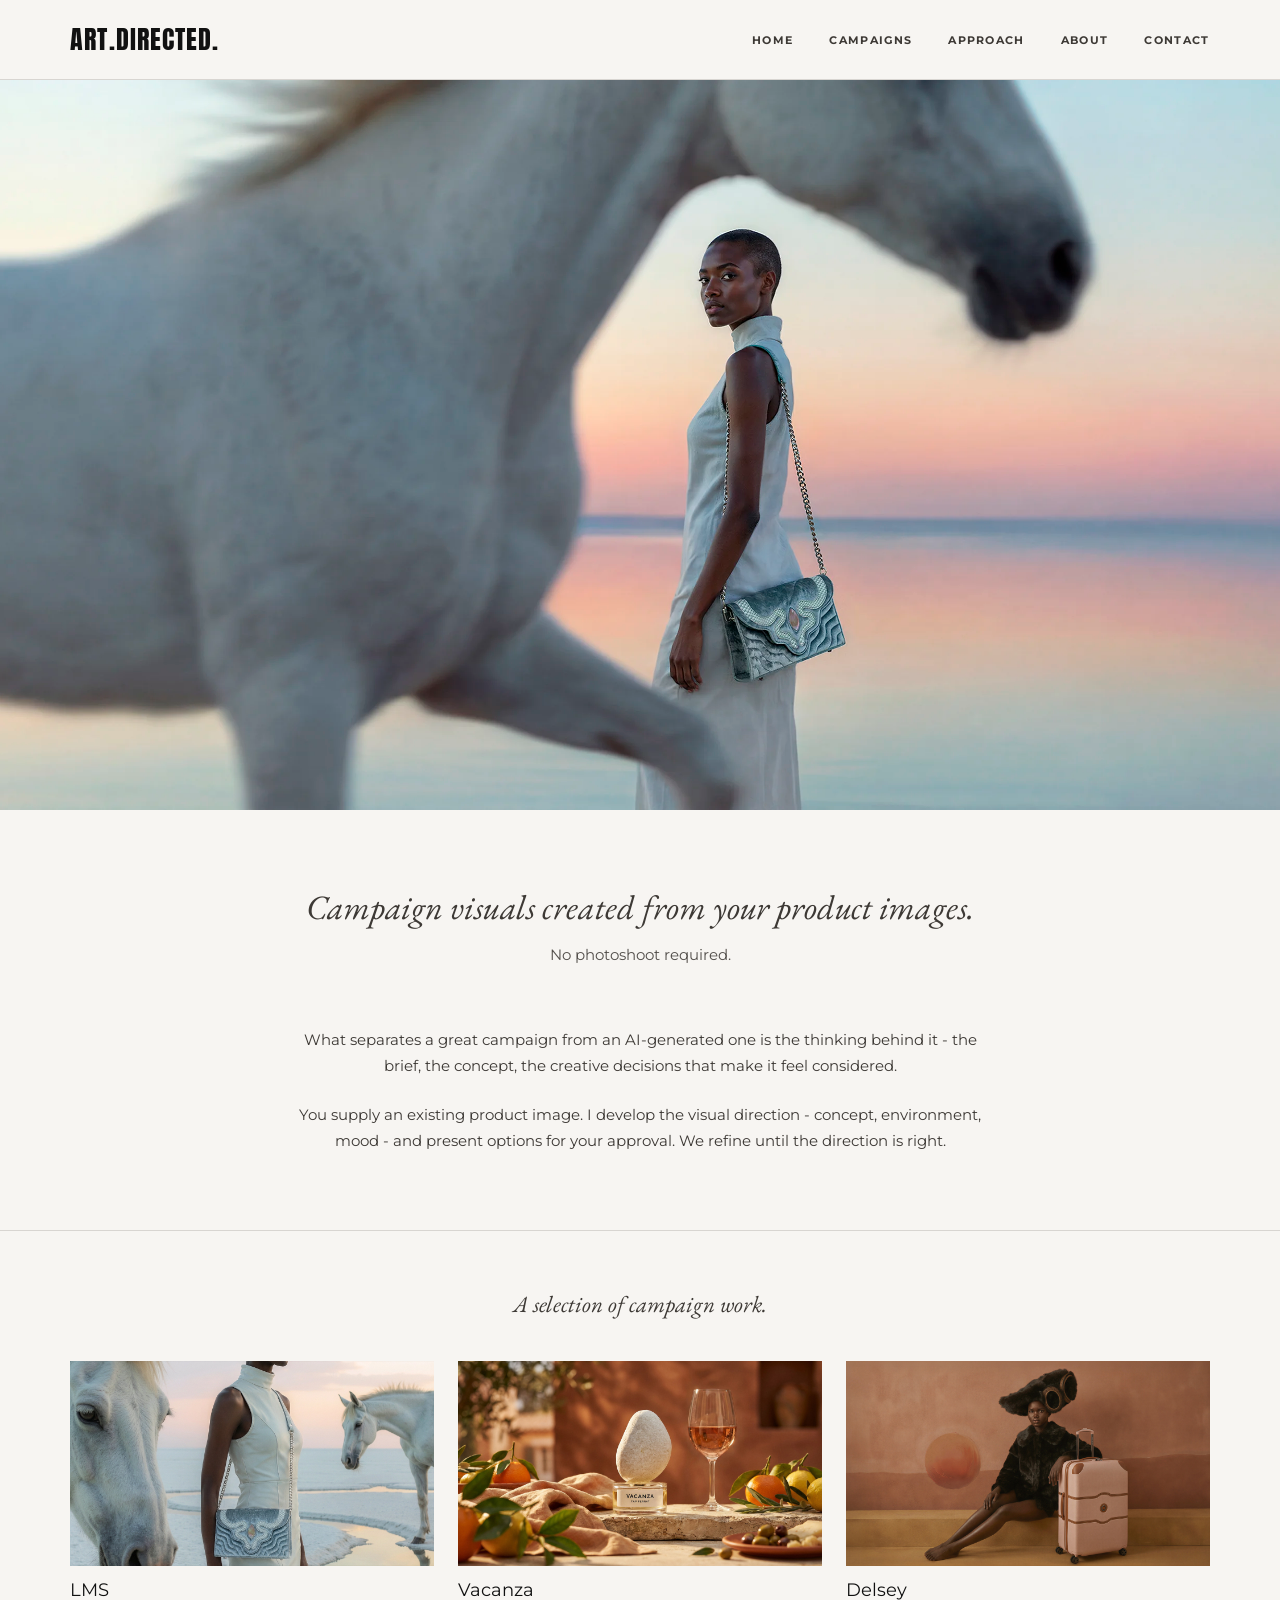
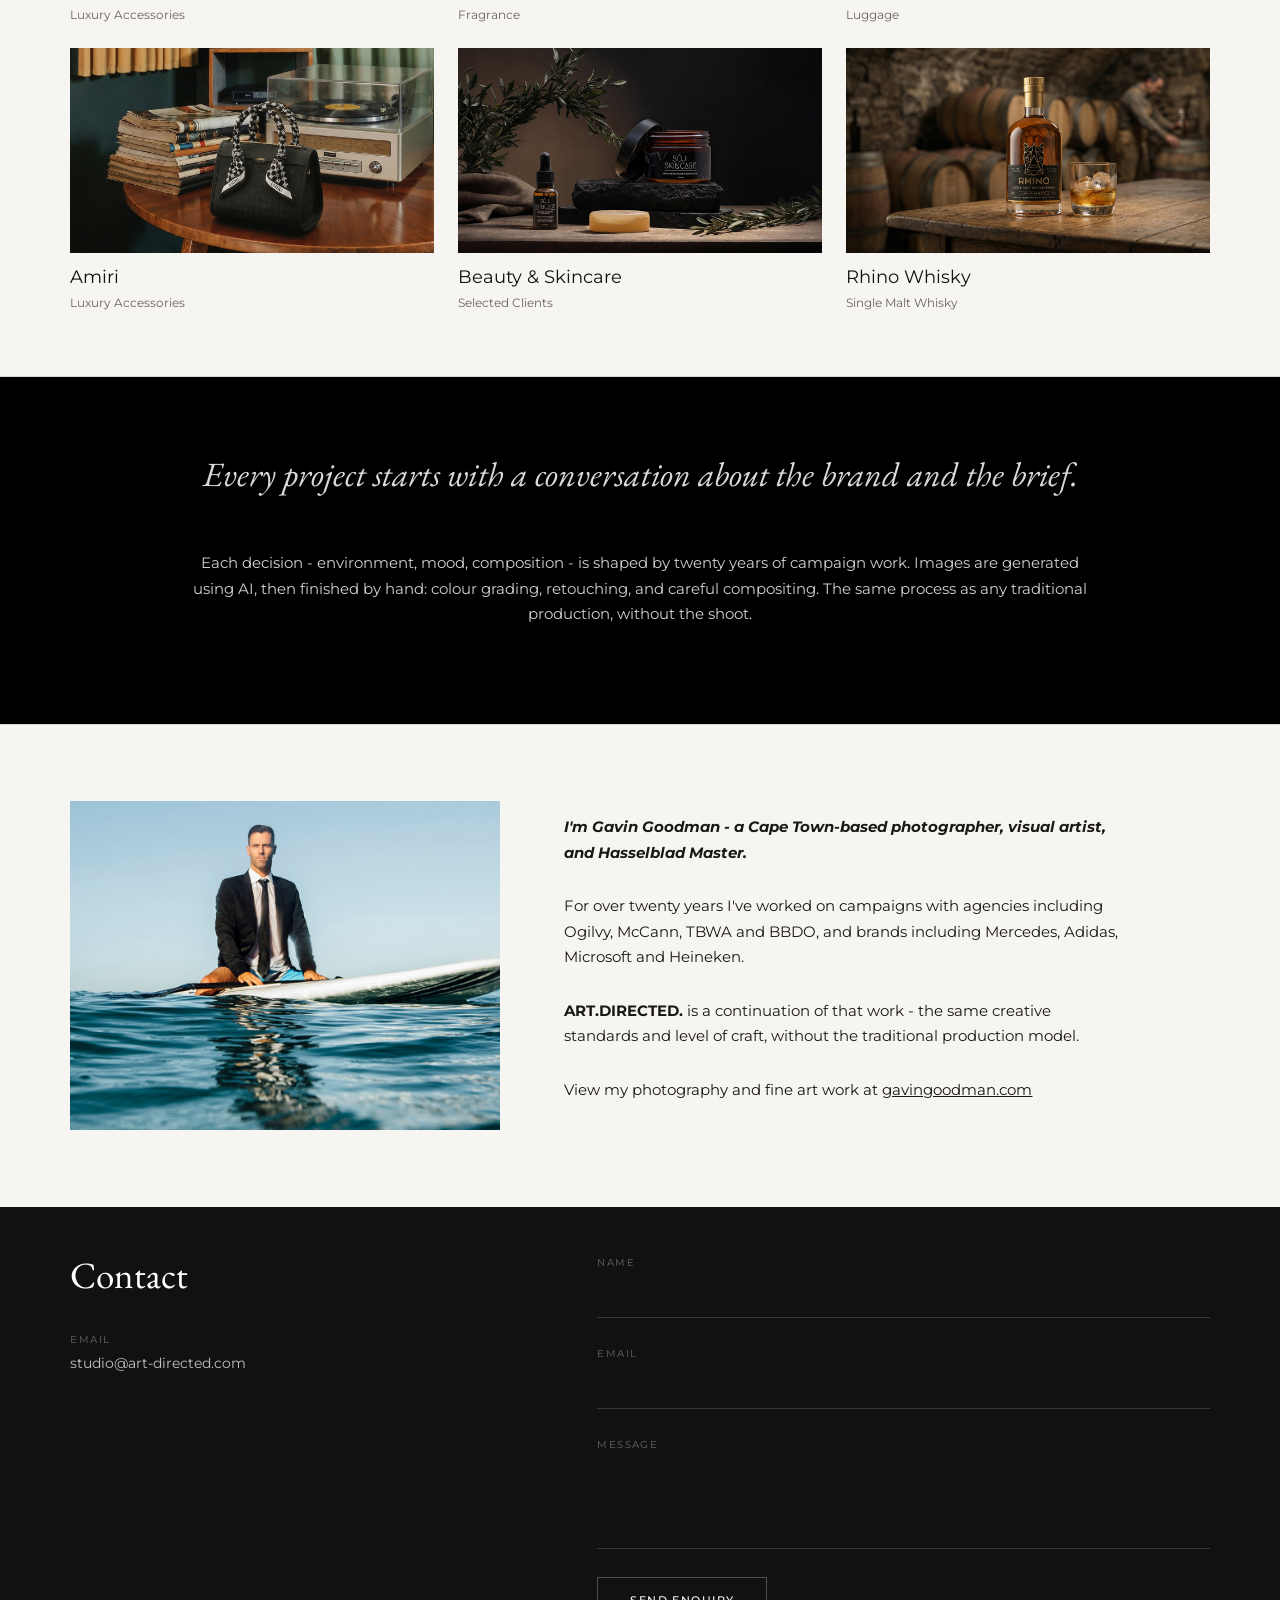
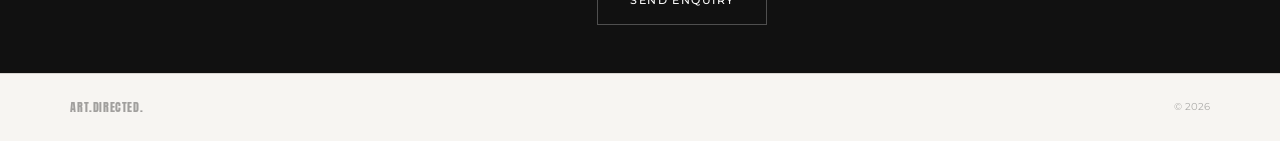
==== index.html @ 81803762 "Final copy and schema fixes, approach line-height consistency" ====
<!DOCTYPE html>
<html lang="en">
<head>
  <meta charset="UTF-8" />
  <meta name="viewport" content="width=device-width, initial-scale=1.0, maximum-scale=1.0, user-scalable=no" />
  <title>ART.DIRECTED.</title>
  <meta name="description" content="ART.DIRECTED. creates campaign imagery using AI. Crafted by humans, executed with AI—no traditional photoshoot. Trusted by Mercedes, Adidas, Microsoft." />
  <link rel="canonical" href="https://art-directed.com/" />
  <link rel="icon" type="image/png" sizes="32x32" href="favicon-32.png" />
  <link rel="apple-touch-icon" sizes="180x180" href="apple-touch-icon.png" />
  <link rel="preconnect" href="https://fonts.googleapis.com" />
  <link rel="preconnect" href="https://fonts.gstatic.com" crossorigin />
  <link href="https://fonts.googleapis.com/css2?family=Anton&family=DM+Sans:ital,opsz,wght@0,9..40,300;0,9..40,400;0,9..40,500;1,9..40,400&family=EB+Garamond:ital,wght@0,400;1,400&family=Montserrat:wght@300;400;500&display=swap" rel="stylesheet" />
  <style>

    *, *::before, *::after { box-sizing: border-box; margin: 0; padding: 0; }
    img { display: block; max-width: 100%; height: auto; }
    a { color: inherit; text-decoration: none; }
    html { scroll-behavior: smooth; }
    button { background: none; border: none; padding: 0; cursor: pointer; font: inherit; }

    :root {
      --off-white:  #F7F5F2;
      --charcoal:   #111111;
      --warm-grey:  #9A9893;
      --rule:       #D8D5D1;
      --font-logo:  'Anton', sans-serif;
      --font-serif: 'EB Garamond', Georgia, serif;
      --font-sans:  'Montserrat', sans-serif;
      --nav-h:      80px;
      --pad:        clamp(28px, 5.5vw, 88px);
    }

    body {
      background: var(--off-white);
      color: var(--charcoal);
      font-family: var(--font-sans);
      font-size: 14px;
      line-height: 1.6;
      -webkit-font-smoothing: antialiased;
    }
    body.no-scroll { overflow: hidden; }

    /* ══════════════════════════════════════════
       NAV
    ══════════════════════════════════════════ */
    .nav {
      position: fixed;
      top: 0; left: 0; right: 0;
      z-index: 300;
      height: var(--nav-h);
      display: flex;
      align-items: center;
      justify-content: space-between;
      padding: 0 var(--pad);
      background: var(--off-white);
      border-bottom: 1px solid var(--rule);
    }
    .nav__logo {
      font-family: var(--font-logo);
      font-size: 26px;
      letter-spacing: 0.04em;
      color: var(--charcoal);
      transition: opacity 200ms ease;
    }
    .nav__logo:hover { opacity: 0.4; }
    .nav__links {
      display: flex;
      align-items: center;
      gap: 36px;
      list-style: none;
    }
    .nav__link {
      font-family: var(--font-sans);
      font-size: 11px;
      font-weight: 700;
      text-transform: uppercase;
      letter-spacing: 0.12em;
      color: #3D3935;
      transition: opacity 200ms ease;
    }
    .nav__link:hover { opacity: 0.38; }

    /* ══════════════════════════════════════════
       HERO
    ══════════════════════════════════════════ */
    .hero {
      margin-top: var(--nav-h);
      height: calc(90svh - var(--nav-h));
      min-height: 480px;
      overflow: hidden;
      background: #1a1816;
    }
    .hero__img {
      width: 100%;
      height: 100%;
      object-fit: cover;
      object-position: center 40%;
      display: block;
    }

    /* ══════════════════════════════════════════
       INTRO
    ══════════════════════════════════════════ */
    .intro {
      padding: clamp(44px, 6vw, 80px) var(--pad) clamp(44px, 6vw, 80px);
      text-align: center;
    }
    .intro__inner {
      max-width: 900px;
      margin: 0 auto;
    }
    .intro__tagline {
      font-family: var(--font-serif);
      font-style: italic;
      font-weight: 400;
      font-size: clamp(24px, 2.8vw, 34px);
      color: #3D3935;
      line-height: 1.2;
      margin-bottom: 12px;
    }
    .line-clip {
      display: block;
      padding-bottom: 0.12em;
    }
    .line-clip + .line-clip { margin-top: -0.04em; }
    .tl { display: block; }

    /* Sub line */
    .sub-clip { display: block; padding-bottom: 0.1em; }
    .intro__sub {
      font-family: var(--font-sans);
      font-size: clamp(14px, 1.5vw, 15px);
      font-weight: 400;
        color: #3D3935;
      line-height: 1.4;
    }
    .intro__body {
      max-width: 700px;
      margin: clamp(40px, 5vw, 60px) auto 0;
    }
    .intro__body p {
      font-family: var(--font-sans);
      font-size: clamp(14px, 1.5vw, 15px);
      font-weight: 400;
      line-height: 1.7;
      color: #3D3935;
    }
    .intro__body p + p { margin-top: 24px; }

    /* Blur word fade-in */
    .blur-word {
      display: inline-block;
      opacity: 0;
      transform: translateY(16px);
      transition: opacity 1.2s cubic-bezier(0.25, 0.46, 0.45, 0.94),
                  transform 1.0s cubic-bezier(0.25, 0.46, 0.45, 0.94);
    }
    .blur-word.is-visible {
      opacity: 1;
      transform: translateY(0);
    }
    /* Sub line words slightly dimmer */
    .intro__sub .blur-word.is-visible { opacity: 0.88; }

    /* ══════════════════════════════════════════
       WORK
    ══════════════════════════════════════════ */
    #work {
      padding: clamp(24px, 3vw, 40px) var(--pad) clamp(40px, 5vw, 72px);
      border-top: 1px solid var(--rule);
    }
    .work-header {
      display: flex;
      align-items: baseline;
      justify-content: center;
      padding-top: 22px;
      margin-bottom: clamp(28px, 3.5vw, 44px);
    }
    .section-heading {
      font-family: var(--font-serif);
      font-style: italic;
      font-weight: 400;
      font-size: clamp(18px, 2.2vw, 23px);
      color: #3D3935;
      line-height: 1.1;
      text-align: center;
    }
    .work-grid {
      display: grid;
      grid-template-columns: repeat(3, 1fr);
      gap: 24px;
    }
    @media (max-width: 900px) {
      .work-grid { grid-template-columns: repeat(2, 1fr); gap: 28px; }
    }
    @media (max-width: 560px) {
      .work-grid { grid-template-columns: 1fr; gap: 24px; }
    }
    .work-tile { cursor: pointer; }
    .work-tile__thumb {
      overflow: hidden;
      position: relative;
      background: #d4d0ca;
      margin-bottom: 14px;
      aspect-ratio: 16 / 9;
    }
    .work-tile__img {
      width: 100%; height: 100%;
      object-fit: cover;
      object-position: center;
      display: block;
      transition: transform 700ms ease;
    }
    .work-tile:hover .work-tile__img { transform: scale(1.03); }
    .work-tile__fill {
      aspect-ratio: 3 / 4;
      background: linear-gradient(135deg, #d4d0ca 0%, #c0bcb6 100%);
      display: flex; align-items: center; justify-content: center;
      transition: transform 700ms ease;
    }
    .work-tile:hover .work-tile__fill { transform: scale(1.03); }
    .work-tile__name {
      font-family: var(--font-sans); font-weight: 400;
      font-size: 18px; color: var(--charcoal);
      line-height: 1.2; margin-bottom: 4px;
    }
    .work-tile__cat {
      font-family: var(--font-sans); font-size: 12px;
      font-weight: 400; color: #4B4742;
      opacity: 0.82;
    }

    /* ══════════════════════════════════════════
       HYBRID PRODUCTION
    ══════════════════════════════════════════ */
    .hybrid {
      background: var(--charcoal);
      padding: clamp(64px, 8vw, 112px) var(--pad);
    }
    .hybrid__inner {
      display: grid;
      grid-template-columns: 1fr 1.4fr;
      gap: clamp(40px, 5.5vw, 80px);
      align-items: center;
    }
    .hybrid__images {
      display: grid;
      grid-template-columns: 1fr 1fr;
      gap: 10px;
    }
    .hybrid__img {
      aspect-ratio: 3 / 4;
      overflow: hidden;
      background: #222;
    }
    .hybrid__img img {
      width: 100%; height: 100%;
      object-fit: cover; object-position: center top;
      display: block;
    }
    .hybrid__heading {
      font-family: var(--font-sans); font-weight: 400;
      font-size: clamp(22px, 2.8vw, 29px); color: #fff;
      line-height: 1.1; margin-bottom: 20px;
    }
    .hybrid__standfirst {
      font-family: var(--font-serif); font-style: italic;
      font-size: clamp(16px, 1.8vw, 18px);
      color: rgba(255,255,255,0.6); line-height: 1.45;
      margin-bottom: 20px;
    }
    .hybrid__body {
      font-family: var(--font-sans); font-size: 15px;
      font-weight: 400; color: rgba(255,255,255,0.85);
      line-height: 1.8;
      margin-bottom: 28px;
    }
    .hybrid__body p + p { margin-top: 12px; }
    .hybrid__cta {
      display: inline-flex; align-items: center; gap: 8px;
      font-family: var(--font-sans); font-size: 11px;
      font-weight: 500; text-transform: uppercase;
      letter-spacing: 0.13em; color: rgba(255,255,255,0.55);
      border-bottom: 1px solid rgba(255,255,255,0.2);
      padding-bottom: 4px; cursor: pointer;
      transition: color 250ms ease, border-color 250ms ease;
    }
    .hybrid__cta:hover { color: #fff; border-color: rgba(255,255,255,0.55); }

    /* ══════════════════════════════════════════
       EDITORIAL (Approach, About)
    ══════════════════════════════════════════ */
    .editorial {
      padding: clamp(52px, 6.5vw, 88px) var(--pad);
      border-top: 1px solid var(--rule);
    }
    .editorial__inner {
      display: grid;
      grid-template-columns: 200px 1fr;
      gap: clamp(40px, 5vw, 80px);
      align-items: start;
    }
    .about__inner {
      display: grid;
      grid-template-columns: 2fr 3fr;
      gap: clamp(40px, 5vw, 80px);
      align-items: stretch;
    }
    .about__image {
      overflow: hidden;
      align-self: stretch;
      position: relative;
      min-height: 300px;
    }
    .about__image img {
      position: absolute;
      top: 0; left: 0;
      width: 100%;
      height: 100%;
      object-fit: cover;
      object-position: center top;
      display: block;
    }
    .about__text { padding-top: clamp(4px, 1vw, 16px); }
    .editorial__label {
      font-family: var(--font-sans); font-size: 10px;
      font-weight: 500; text-transform: uppercase;
      letter-spacing: 0.18em; color: var(--warm-grey);
      margin-bottom: 10px;
    }
    .editorial__copy p {
      font-family: var(--font-sans); font-size: 15px;
      font-weight: 400; line-height: 1.7; color: #1A1816;
      margin-bottom: 28px; max-width: 56ch;
    }

    /* About lead sentence */
    .about__lead {
      font-family: var(--font-serif); font-style: italic;
      font-size: clamp(24px, 2.8vw, 34px);
      color: var(--charcoal); line-height: 1.6;
      margin-bottom: 32px;
    }

    /* ── Approach animated copy ─────────────── */
    .approach-copy { display: flex; flex-direction: column; gap: 0; }
    .approach-line {
      opacity: 0; transform: translateY(20px);
      transition: opacity 650ms cubic-bezier(0.16,1,0.3,1),
                  transform 650ms cubic-bezier(0.16,1,0.3,1);
    }
    .approach-line.is-visible { opacity: 1; transform: none; }
    .approach-line--lead {
      font-family: var(--font-serif); font-style: italic;
      font-weight: 400; font-size: clamp(24px, 2.8vw, 34px);
      color: rgba(255,255,255,0.85); line-height: 1.2;
      margin-bottom: 56px;
      transition-delay: 0ms;
    }
    .approach-line--body {
      font-family: var(--font-sans);
      font-style: normal;
      font-weight: 400;
      font-size: clamp(14px, 1.5vw, 15px);
      color: rgba(255,255,255,0.82);
      line-height: 1.7;
      margin-bottom: 20px;
    }
    .approach-line--close {
      font-family: var(--font-sans); font-size: 14px;
      font-weight: 500; color: var(--charcoal);
      line-height: 1.6; margin-top: 4px;
      transition-delay: 420ms;
    }

    /* ══════════════════════════════════════════
       CONTACT
    ══════════════════════════════════════════ */
    .contact {
      background: var(--charcoal);
      padding: clamp(32px, 4vw, 48px) var(--pad);
    }
    .contact__inner {
      display: grid;
      grid-template-columns: 1fr 1.4fr;
      gap: clamp(56px, 7vw, 112px);
      align-items: start;
    }
    .contact__heading {
      font-family: var(--font-serif); font-weight: 400;
      font-size: clamp(28px, 3.5vw, 37px); color: #fff;
      line-height: 1.1; margin-bottom: 36px;
    }
    .contact__info-row { margin-bottom: 16px; }
    .contact__info-label {
      font-family: var(--font-sans); font-size: 10px;
      font-weight: 500; text-transform: uppercase;
      letter-spacing: 0.14em; color: rgba(255,255,255,0.28);
      margin-bottom: 4px;
    }
    .contact__info-value {
      font-family: var(--font-sans); font-size: 14px;
      font-weight: 400; color: rgba(255,255,255,0.74);
    }
    .contact-form { display: flex; flex-direction: column; gap: 28px; }
    .form-row { display: flex; flex-direction: column; gap: 8px; }
    .form-row label {
      font-family: var(--font-sans); font-size: 10px;
      font-weight: 500; text-transform: uppercase;
      letter-spacing: 0.14em; color: rgba(255,255,255,0.28);
    }
    .form-row input, .form-row textarea {
      background: transparent; border: none;
      border-bottom: 1px solid rgba(255,255,255,0.16);
      color: #F7F5F2; font-family: var(--font-sans);
      font-size: 14px; font-weight: 400;
      padding: 10px 0; outline: none;
      -webkit-appearance: none;
      transition: border-color 300ms ease;
    }
    .form-row input:focus, .form-row textarea:focus { border-bottom-color: rgba(255,255,255,0.5); }
    .form-row textarea { resize: none; height: 88px; padding: 10px 0; }
    .form-row input:-webkit-autofill,
    .form-row input:-webkit-autofill:hover,
    .form-row input:-webkit-autofill:focus {
      -webkit-box-shadow: 0 0 0px 1000px #111111 inset;
      -webkit-text-fill-color: #fff;
      transition: background-color 5000s ease-in-out 0s;
    }
    .btn-enquiry {
      align-self: flex-start;
      font-family: var(--font-sans); font-size: 11px;
      font-weight: 500; text-transform: uppercase;
      letter-spacing: 0.13em; color: #fff;
      border: 1px solid rgba(255,255,255,0.26);
      padding: 14px 32px; cursor: pointer;
      transition: border-color 280ms ease, background 280ms ease;
    }
    .btn-enquiry:hover {
      border-color: rgba(255,255,255,0.7);
      background: rgba(255,255,255,0.06);
    }

    /* ══════════════════════════════════════════
       FOOTER
    ══════════════════════════════════════════ */
    .footer {
      background: var(--off-white);
      border-top: 1px solid var(--rule);
      padding: 24px var(--pad);
      display: flex; align-items: center; justify-content: space-between;
    }
    .footer__brand {
      font-family: var(--font-logo); font-size: 12px;
      letter-spacing: 0.05em; color: rgba(0,0,0,0.35);
    }
    .footer__copy {
      font-family: var(--font-sans); font-size: 10px;
      color: rgba(0,0,0,0.3);
    }

    /* ══════════════════════════════════════════
       SCROLL REVEAL
    ══════════════════════════════════════════ */
    .reveal {
      opacity: 0; transform: translateY(24px);
      transition: opacity 700ms cubic-bezier(0.16,1,0.3,1),
                  transform 700ms cubic-bezier(0.16,1,0.3,1);
    }
    .reveal.is-visible { opacity: 1; transform: none; }
    .d1 { transition-delay: 60ms; }
    .d2 { transition-delay: 120ms; }
    .d3 { transition-delay: 180ms; }
    .d4 { transition-delay: 240ms; }
    .d5 { transition-delay: 300ms; }

    .about__credentials,
    .about__meta-label,
    .about__meta-list { display: none; }

    .about__partnership {
      font-family: var(--font-sans) !important;
      font-size: 11px !important;
      font-weight: 500 !important;
      text-transform: uppercase !important;
      letter-spacing: 0.10em !important;
      color: #5B5650 !important;
      margin-top: 28px !important;
      padding-top: 20px !important;
      border-top: 1px solid var(--rule) !important;
    }
    .about__partnership a {
      color: #2F2B27;
      text-decoration: none;
    }
    .about__partnership a:hover {
      color: #4A7FA5;
    }

    #contactSuccess {
      padding-top: 24px;
      display: flex; flex-direction: column;
      align-items: flex-start; justify-content: center;
      text-align: left;
    }
    #contactSuccess.is-shown {
      animation: fadeInUp 0.8s ease forwards;
    }
    .contact__success-msg {
      font-family: var(--font-serif);
      font-style: italic;
      font-weight: 400;
      font-size: clamp(28px, 3.5vw, 34px);
      color: #fff;
      line-height: 1.1;
      margin-bottom: 12px;
    }
    .contact__success-sub {
      font-family: var(--font-sans);
      font-size: 14px;
      font-weight: 300;
      color: rgba(255,255,255,0.55);
      line-height: 1.6;
    }
    @keyframes fadeInUp {
      from { opacity: 0; transform: translateY(16px); }
      to { opacity: 1; transform: translateY(0); }
    }
@media (max-width: 768px) {

  /* NAV */
  .nav__logo { font-size: 12px; padding-left: 8px; }
  .nav__links { gap: 8px; }
  .nav__link { font-size: 9px; letter-spacing: 0.04em; }
  .nav__links li:first-child { display: none; }

  /* HYBRID — hide images, copy full width */
  .hybrid__inner { grid-template-columns: 1fr; }
  .hybrid__images { display: none; }

  /* APPROACH — collapse to single column */
  .editorial__inner { grid-template-columns: 1fr; }
  .editorial__inner > div:first-child { display: none; }

  /* ABOUT — stack vertically */
  .about__inner { grid-template-columns: 1fr; align-items: start; }
  .about__image { align-self: auto; min-height: unset; height: 320px; }
  .about__image img { position: absolute; height: 100%; }
  .about__text { padding-top: 28px; }

  /* CONTACT — stack vertically */
  .contact__inner { grid-template-columns: 1fr; }

}
  </style>
  <script type="application/ld+json">
{
  "@context": "https://schema.org",
  "@graph": [
    {
      "@type": "Organization",
      "@id": "https://art-directed.com/#organization",
      "name": "ART.DIRECTED.",
      "url": "https://art-directed.com",
      "description": "Human-led art direction and campaign imagery for global brands. Conceived and directed by an award-winning creative director, executed without traditional photoshoots.",
      "foundingDate": "2024",
      "founder": {
        "@id": "https://art-directed.com/#gavin"
      }
    },
    {
      "@type": "Person",
      "@id": "https://art-directed.com/#gavin",
      "name": "Gavin Goodman",
      "jobTitle": "Creative Director",
      "description": "Hasselblad Master and award-winning creative director with 20+ years of commercial experience.",
      "url": "https://art-directed.com",
      "worksFor": {
        "@id": "https://art-directed.com/#organization"
      }
    },
    {
      "@type": "Service",
      "@id": "https://art-directed.com/#service",
      "name": "Art-Directed Campaign Imagery",
      "description": "Human-led creative direction and campaign imagery production for global brands — without traditional photoshoots. Art direction by an award-winning creative director, delivered at a fraction of traditional production cost and timeline.",
      "provider": {
        "@id": "https://art-directed.com/#organization"
      },
      "areaServed": "Worldwide",
      "audience": {
        "@type": "Audience",
        "audienceType": "Brand marketers, advertising agencies, and creative directors seeking campaign imagery"
      }
    }
  ]
}
  </script>
</head>
<body>

  <!-- NAV -->
  <nav class="nav">
    <a href="#" class="nav__logo">ART.DIRECTED.</a>
    <ul class="nav__links">
      <li><a class="nav__link" href="index.html">Home</a></li>
      <li><a class="nav__link" href="#work">Campaigns</a></li>
      <li style="display:none"><a class="nav__link" href="#hybrid">Hybrid</a></li>
      <li><a class="nav__link" href="#approach">Approach</a></li>
      <li><a class="nav__link" href="#about">About</a></li>
      <li><a class="nav__link" href="#contact">Contact</a></li>
    </ul>
  </nav>

  <!-- HERO -->
  <section class="hero">
    <img class="hero__img" src="images/hero-bg.webp" alt="ART.DIRECTED. — Campaign" width="3000" height="1444" fetchpriority="high" />
  </section>

  <!-- INTRO -->
  <section class="intro" id="introSection">
    <div class="intro__inner">
      <p class="intro__tagline">
        <span class="line-clip"><span class="tl" id="introL1">Campaign visuals created from your product images.</span></span>
      </p>
      <span class="sub-clip"><span class="intro__sub"><span class="intro__sub-inner" id="introSub">No photoshoot required.</span></span></span>

      <div class="intro__body">
        <p>What separates a great campaign from an AI-generated one is the thinking behind it - the brief, the concept, the creative decisions that make it feel considered.</p>
        <p>You supply an existing product image. I develop the visual direction - concept, environment, mood - and present options for your approval. We refine until the direction is right.</p>
      </div>
    </div>
  </section>

  <!-- WORK -->
  <section id="work">
    <div class="work-header reveal">
      <h2 class="section-heading">A selection of campaign work.</h2>
    </div>
    <div class="work-grid">
      <a class="work-tile reveal d1" href="lms.html">
        <div class="work-tile__thumb">
          <img class="work-tile__img" src="images/Thumbnails/lms-thumb-sm.jpg" alt="LMS" loading="lazy" />
        </div>
        <p class="work-tile__name">LMS</p>
        <p class="work-tile__cat">Luxury Accessories</p>
      </a>
      <a class="work-tile reveal d2" href="vacanza.html">
        <div class="work-tile__thumb">
          <img class="work-tile__img" src="images/Thumbnails/Vacanza-thumb-sm.jpg" alt="Vacanza" loading="lazy" />
        </div>
        <p class="work-tile__name">Vacanza</p>
        <p class="work-tile__cat">Fragrance</p>
      </a>
      <a class="work-tile reveal d3" href="delcy.html">
        <div class="work-tile__thumb">
          <img class="work-tile__img" src="images/Thumbnails/Delsey-thumb-sm.jpg" alt="Delsey" loading="lazy" />
        </div>
        <p class="work-tile__name">Delsey</p>
        <p class="work-tile__cat">Luggage</p>
      </a>
      <a class="work-tile reveal d3" href="amiri.html">
        <div class="work-tile__thumb">
          <img class="work-tile__img" src="images/Thumbnails/Amiri-thumb-sm.jpg" alt="Amiri" loading="lazy" />
        </div>
        <p class="work-tile__name">Amiri</p>
        <p class="work-tile__cat">Luxury Accessories</p>
      </a>
      <a class="work-tile reveal d4" href="beauty.html">
        <div class="work-tile__thumb">
          <img class="work-tile__img" src="images/Thumbnails/Aesop-thumb-sm.jpg" alt="Beauty &amp; Skincare" loading="lazy" />
        </div>
        <p class="work-tile__name">Beauty &amp; Skincare</p>
        <p class="work-tile__cat">Selected Clients</p>
      </a>
      <a class="work-tile reveal d5" href="rhino.html">
        <div class="work-tile__thumb">
          <img class="work-tile__img" src="images/Thumbnails/Rhino-thumb-sm.jpg" alt="Rhino Whisky" style="object-position: 85% center;" loading="lazy" />
        </div>
        <p class="work-tile__name">Rhino Whisky</p>
        <p class="work-tile__cat">Single Malt Whisky</p>
      </a>
      
    </div>
  </section>

  <!-- HYBRID PRODUCTION -->
  <section class="hybrid" id="hybrid" style="display:none">
    <div class="hybrid__inner">
      <div class="hybrid__images reveal">
        <div class="hybrid__img">
          <img loading="lazy" src="images/hybrid/Portrait_1_STUDIO.jpg" alt="Studio photography" />
        </div>
        <div class="hybrid__img">
          <img loading="lazy" src="images/hybrid/hybrid-final.jpg" alt="Final campaign" />
        </div>
      </div>
      <div class="reveal d2">
        <h2 class="hybrid__heading">Hybrid Production</h2>
        <p class="hybrid__standfirst">Real photography. Digital environments.</p>
        <div class="hybrid__body">
          <p>For campaigns where casting, performance, and print quality are non-negotiable, studio-photographed hero elements are integrated into art-directed AI environments.</p>
          <p>This approach combines the control and realism of photography with the flexibility of digitally constructed worlds.</p>
        </div>
        <span class="hybrid__cta">View Process →</span>
      </div>
    </div>
  </section>

  <!-- APPROACH -->
  <section class="editorial" id="approach" style="background:#000000; padding: clamp(44px, 6vw, 80px) var(--pad) clamp(44px, 6vw, 80px); text-align: center;">
    <div style="max-width: 900px; margin: 0 auto;">
      <div class="approach-copy" id="approachCopy">
        <p class="approach-line approach-line--lead">Every project starts with a conversation about the brand and the brief.</p>
        <p class="approach-line approach-line--body">Each decision - environment, mood, composition - is shaped by twenty years of campaign work. Images are generated using AI, then finished by hand: colour grading, retouching, and careful compositing. The same process as any traditional production, without the shoot.</p>
      </div>
    </div>
  </section>

  <!-- ABOUT -->
  <section class="editorial" id="about" style="padding: clamp(44px, 6vw, 80px) var(--pad);">
    <div class="about__inner">
      <div class="about__image reveal">
        <img src="images/Gavin_Goodman_Profile_3.jpg" alt="Gavin Goodman — Photographer & Creative Director" loading="lazy" />
      </div>
      <div class="about__text reveal d2">
        <div class="editorial__copy">
            <p class="about__lead"><strong>I'm Gavin Goodman - a Cape Town-based photographer, visual artist, and Hasselblad Master.</strong></p>
            <p>For over twenty years I've worked on campaigns with agencies including Ogilvy, McCann, TBWA and BBDO, and brands including Mercedes, Adidas, Microsoft and Heineken.</p>
            <p><strong>ART.DIRECTED.</strong> is a continuation of that work - the same creative standards and level of craft, without the traditional production model.</p>
            <p>View my photography and fine art work at <a href="https://gavingoodman.com" target="_blank" style="color: inherit; text-decoration: underline;">gavingoodman.com</a></p>
        </div>
      </div>
    </div>
  </section>

  <!-- CONTACT -->
  <section class="contact" id="contact">
    <div class="contact__inner">
      <div class="reveal">
        <h2 class="contact__heading">Contact</h2>
        <div class="contact__info-row">
          <p class="contact__info-label">Email</p>
          <p class="contact__info-value">studio@art-directed.com</p>
        </div>
      </div>
      <form class="contact-form reveal d2" id="contactForm" method="POST" action="https://formspree.io/f/myknoeke">
        <div class="form-row">
          <label for="cName">Name</label>
          <input type="text" id="cName" name="name" autocomplete="name" />
        </div>
        <div class="form-row">
          <label for="cEmail">Email</label>
          <input type="email" id="cEmail" name="email" autocomplete="email" />
        </div>
        <div class="form-row">
          <label for="cMsg">Message</label>
          <textarea id="cMsg" name="message"></textarea>
        </div>
        <button type="submit" class="btn-enquiry">Send Enquiry</button>
      </form>
      <div id="contactSuccess" style="display:none;">
        <p class="contact__success-msg">Thank you.</p>
        <p class="contact__success-sub">We'll be in touch shortly.</p>
      </div>

       <div id="contactError" style="display:none;">
         <p class="contact__success-msg" style="color:#e74c3c;">Couldn’t send your message.</p>
         <p class="contact__success-sub">Please try again or email <a href="mailto:studio@art-directed.com" style="color:inherit;text-decoration:underline;">studio@art-directed.com</a>.</p>
       </div>
    </div>
  </section>

  <!-- FOOTER -->
  <footer class="footer">
    <span class="footer__brand">ART.DIRECTED.</span>
    <span class="footer__copy">© 2026</span>
  </footer>


  <script>
    // ── Intro blur-word animation ─────────────
    function wrapWordsBlur(el) {
      const words = el.textContent.trim().split(/\s+/);
      el.innerHTML = words.map(w => `<span class="blur-word">${w}</span>`).join(' ');
      return el.querySelectorAll('.blur-word');
    }

    const introSection = document.getElementById('introSection');

    const introObs = new IntersectionObserver((entries) => {
      if (!entries[0].isIntersecting) return;

      const l1El = document.getElementById('introL1');
      const subEl = document.getElementById('introSub');

      const l1Words = wrapWordsBlur(l1El);
      const subWords = wrapWordsBlur(subEl);

      let d = 0;
      l1Words.forEach(w => { w.style.transitionDelay = d.toFixed(2) + 's'; d += 0.10; });

      // Calculate delay for subWords
      let subDelay = d + 0.28;
      subWords.forEach(w => { w.style.transitionDelay = subDelay.toFixed(2) + 's'; subDelay += 0.07; });

      requestAnimationFrame(() => requestAnimationFrame(() => {
        l1Words.forEach(w => w.classList.add('is-visible'));
        subWords.forEach(w => w.classList.add('is-visible'));
      }));

      introObs.unobserve(introSection);
    }, { threshold: 0.15 });
    introObs.observe(introSection);

    // ── Approach lines animation ──────────────
    const approachCopy = document.getElementById('approachCopy');
    if (approachCopy) {
      const approachObs = new IntersectionObserver((entries) => {
        if (!entries[0].isIntersecting) return;
        const leadEl = approachCopy.querySelector('.approach-line--lead');
        if (leadEl) leadEl.classList.add('is-visible');
        const bodyEls = approachCopy.querySelectorAll('.approach-line--body');
        let d = 0.25;
        bodyEls.forEach(el => {
          el.classList.add('is-visible');
          const words = wrapWordsBlur(el);
          words.forEach(w => {
            w.style.transitionDelay = d.toFixed(2) + 's';
            w.style.transitionDuration = '0.6s, 0.5s';
            d += 0.05;
          });
          d += 0.15;
        });
        requestAnimationFrame(() => requestAnimationFrame(() => {
          approachCopy.querySelectorAll('.approach-line--body .blur-word').forEach(w => w.classList.add('is-visible'));
        }));
        approachObs.unobserve(approachCopy);
      }, { threshold: 0.15 });
      approachObs.observe(approachCopy);
    }

    // ── Scroll reveal ─────────────────────────
    const revealObs = new IntersectionObserver((entries) => {
      entries.forEach(e => {
        if (e.isIntersecting) {
          e.target.classList.add('is-visible');
          revealObs.unobserve(e.target);
        }
      });
    }, { threshold: 0.08, rootMargin: '0px 0px -32px 0px' });
    document.querySelectorAll('.reveal').forEach(el => revealObs.observe(el));

    // ── Contact form ──────────────────────────
    const contactForm = document.getElementById('contactForm');
    const contactSuccess = document.getElementById('contactSuccess');
    if (contactForm) {
      const contactError = document.getElementById('contactError');
      contactForm.addEventListener('submit', async (e) => {
        e.preventDefault();
        const data = new FormData(contactForm);
        let res;
        try {
          res = await fetch(contactForm.action, {
            method: 'POST', body: data,
            headers: { 'Accept': 'application/json' }
          });
        } catch (err) {
          res = { ok: false };
        }
        if (res.ok) {
          contactForm.style.display = 'none';
          contactSuccess.style.display = 'block';
          contactSuccess.classList.add('is-shown');
        } else {
          contactForm.style.display = 'none';
          contactError.style.display = 'block';
        }
      });
    }
  </script>

</body>
</html>
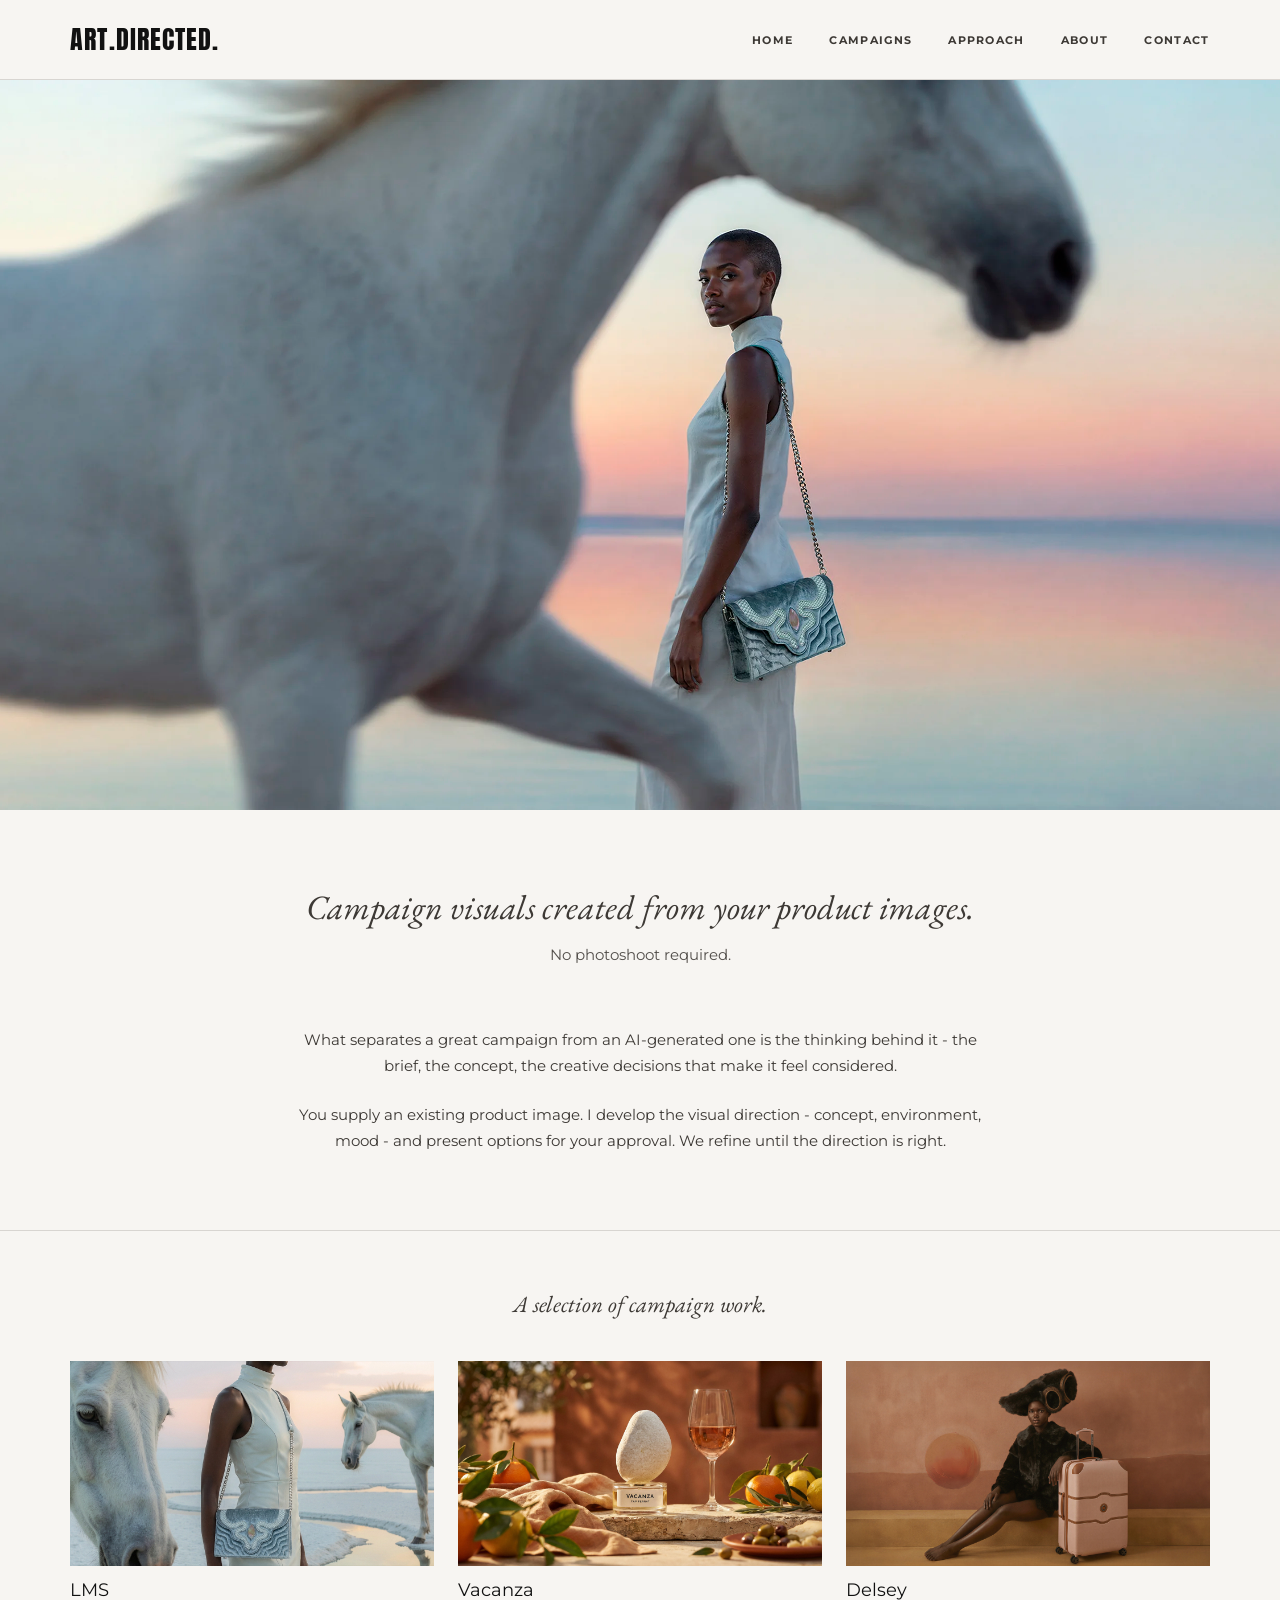
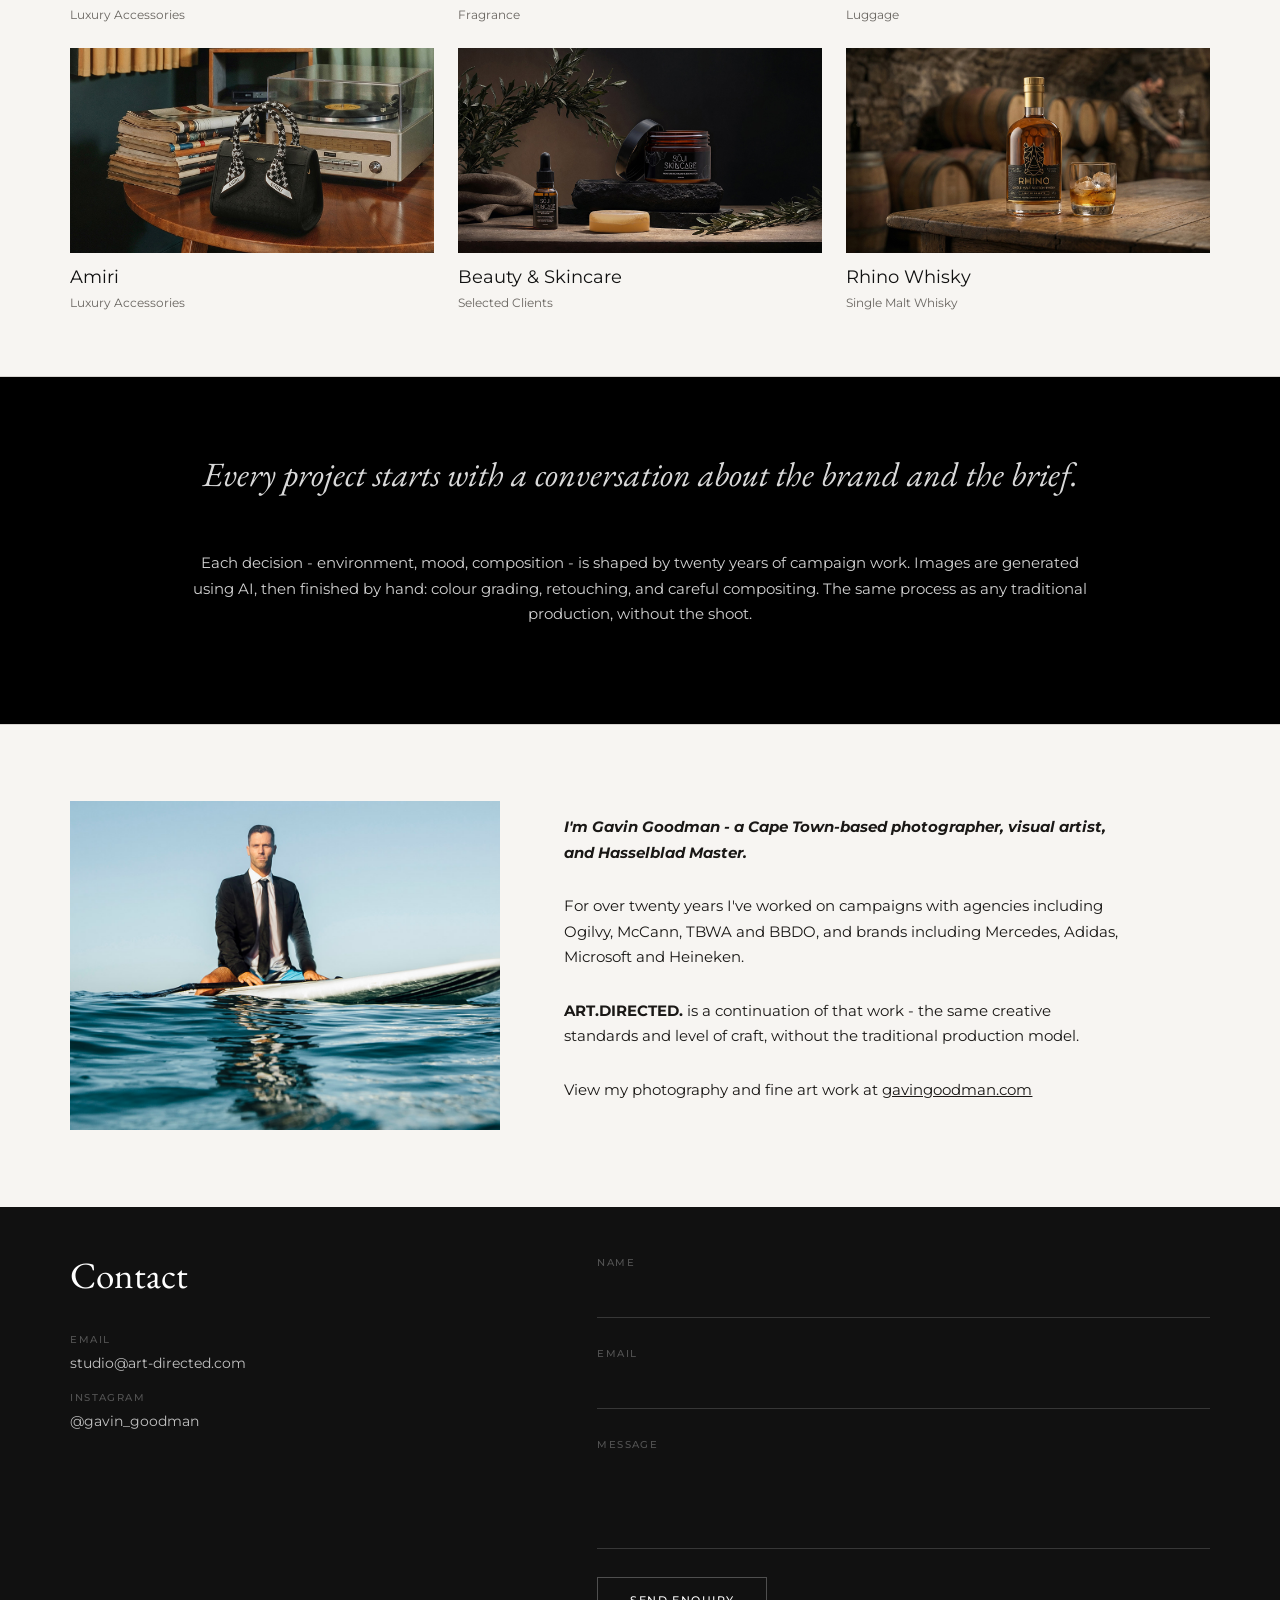
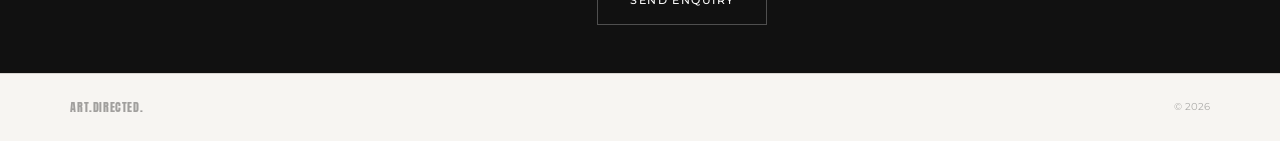
==== commit be7ce93b: "Animation timing, intro body fade in, Instagram contact link" ====
--- a/index.html
+++ b/index.html
@@ -153,8 +153,8 @@
       display: inline-block;
       opacity: 0;
       transform: translateY(16px);
-      transition: opacity 1.2s cubic-bezier(0.25, 0.46, 0.45, 0.94),
-                  transform 1.0s cubic-bezier(0.25, 0.46, 0.45, 0.94);
+      transition: opacity 0.7s cubic-bezier(0.25, 0.46, 0.45, 0.94),
+                  transform 0.6s cubic-bezier(0.25, 0.46, 0.45, 0.94);
     }
     .blur-word.is-visible {
       opacity: 1;
@@ -744,6 +744,10 @@
           <p class="contact__info-label">Email</p>
           <p class="contact__info-value">studio@art-directed.com</p>
         </div>
+        <div class="contact__info-row">
+          <p class="contact__info-label">Instagram</p>
+          <p class="contact__info-value"><a href="https://www.instagram.com/gavin_goodman" target="_blank" style="color: inherit; text-decoration: none;">@gavin_goodman</a></p>
+        </div>
       </div>
       <form class="contact-form reveal d2" id="contactForm" method="POST" action="https://formspree.io/f/myknoeke">
         <div class="form-row">
@@ -798,16 +802,30 @@
       const l1Words = wrapWordsBlur(l1El);
       const subWords = wrapWordsBlur(subEl);
 
+      // Animate .intro__body paragraphs word by word
+      const introBody = introSection.querySelector('.intro__body');
+      const bodyParagraphs = introBody ? introBody.querySelectorAll('p') : [];
+      const bodyWordEls = [];
+      bodyParagraphs.forEach(p => {
+        const words = wrapWordsBlur(p);
+        bodyWordEls.push(...words);
+      });
+
       let d = 0;
-      l1Words.forEach(w => { w.style.transitionDelay = d.toFixed(2) + 's'; d += 0.10; });
+      l1Words.forEach(w => { w.style.transitionDelay = d.toFixed(3) + 's'; d += 0.06; });
 
       // Calculate delay for subWords
-      let subDelay = d + 0.28;
-      subWords.forEach(w => { w.style.transitionDelay = subDelay.toFixed(2) + 's'; subDelay += 0.07; });
+      let subDelay = d + 0.15;
+      subWords.forEach(w => { w.style.transitionDelay = subDelay.toFixed(3) + 's'; subDelay += 0.04; });
+
+      // Calculate delay for body words (after subline finishes)
+      let bodyDelay = subDelay + 0.2;
+      bodyWordEls.forEach(w => { w.style.transitionDelay = bodyDelay.toFixed(3) + 's'; bodyDelay += 0.025; });
 
       requestAnimationFrame(() => requestAnimationFrame(() => {
         l1Words.forEach(w => w.classList.add('is-visible'));
         subWords.forEach(w => w.classList.add('is-visible'));
+        bodyWordEls.forEach(w => w.classList.add('is-visible'));
       }));
 
       introObs.unobserve(introSection);
@@ -827,11 +845,11 @@
           el.classList.add('is-visible');
           const words = wrapWordsBlur(el);
           words.forEach(w => {
-            w.style.transitionDelay = d.toFixed(2) + 's';
-            w.style.transitionDuration = '0.6s, 0.5s';
-            d += 0.05;
+            w.style.transitionDelay = d.toFixed(3) + 's';
+            w.style.transitionDuration = '0.35s, 0.3s';
+            d += 0.03;
           });
-          d += 0.15;
+          d += 0.08;
         });
         requestAnimationFrame(() => requestAnimationFrame(() => {
           approachCopy.querySelectorAll('.approach-line--body .blur-word').forEach(w => w.classList.add('is-visible'));
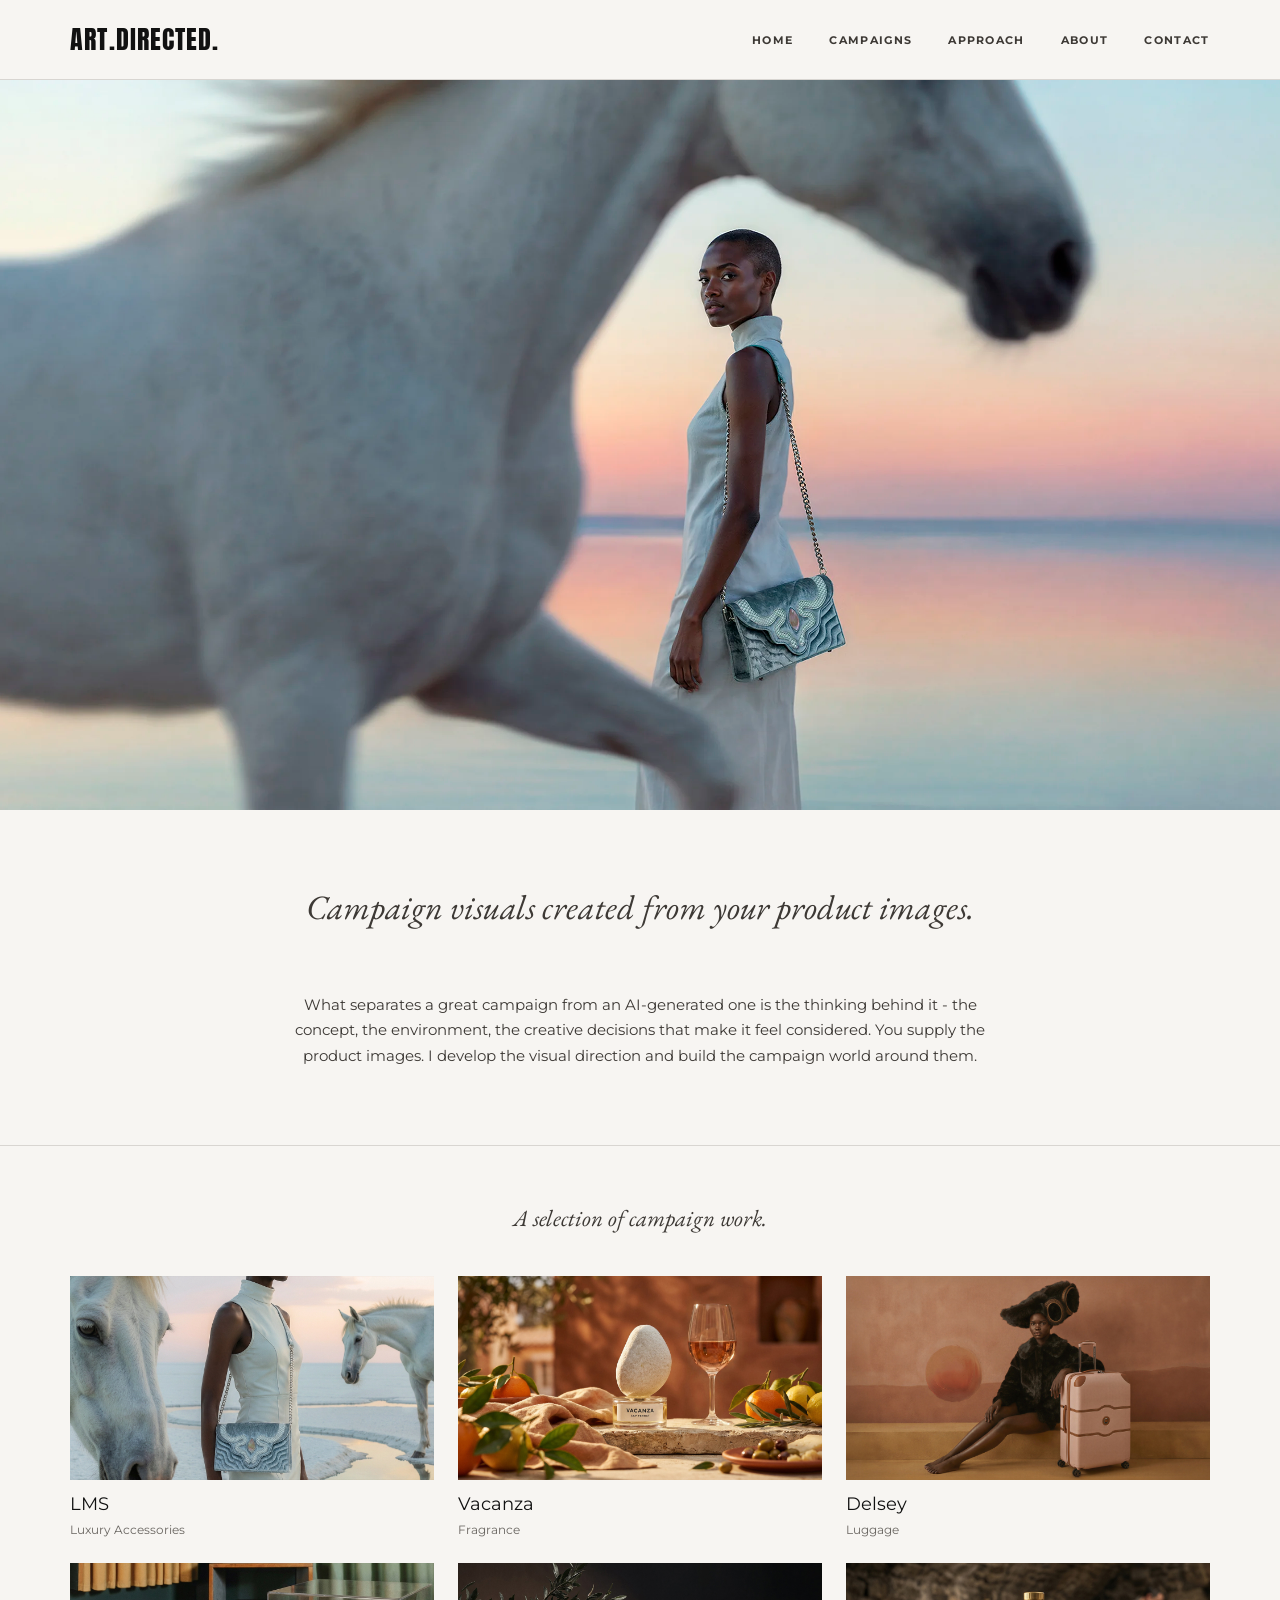
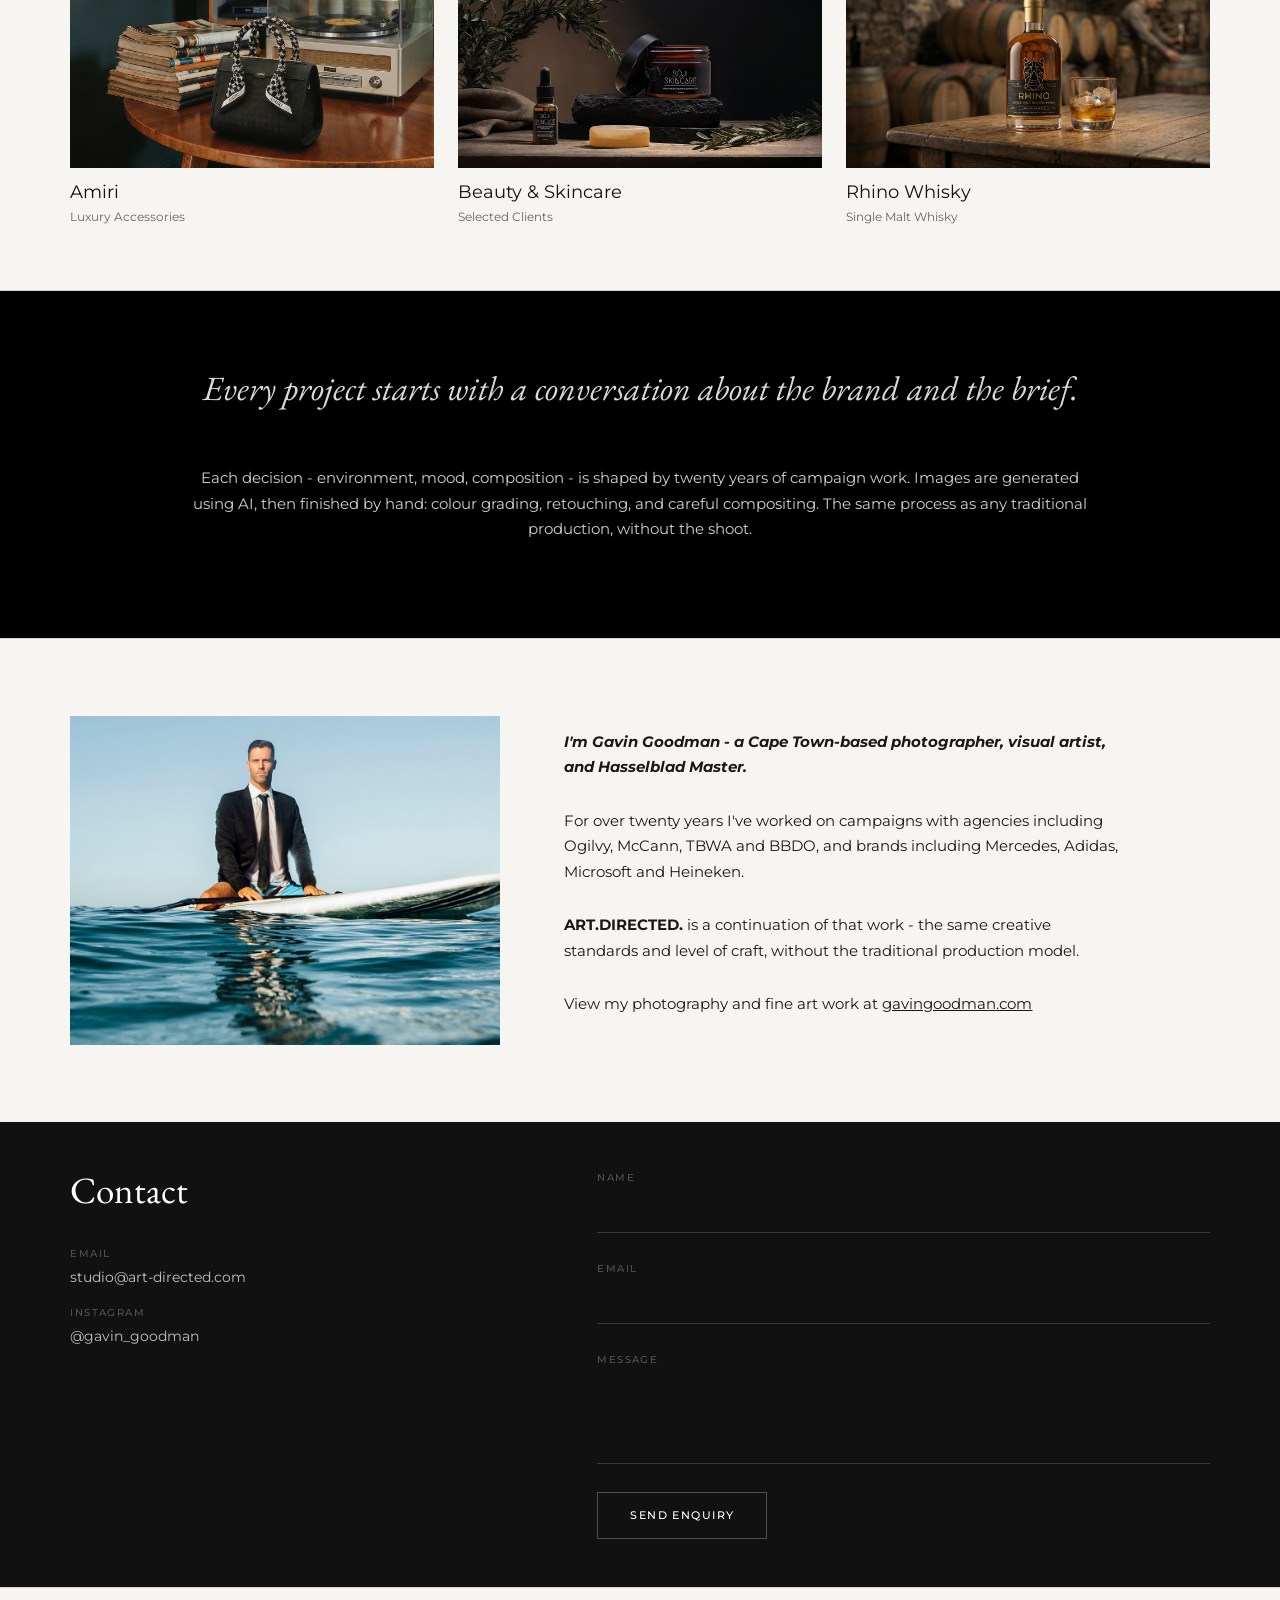
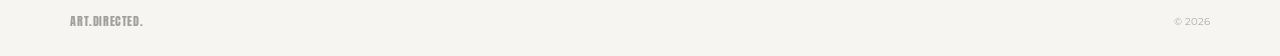
==== commit 1df910f7: "Copy updates: Rhino, Beauty, intro, remove subline, nav cycle, beauty footer trim" ====
--- a/index.html
+++ b/index.html
@@ -624,11 +624,10 @@
       <p class="intro__tagline">
         <span class="line-clip"><span class="tl" id="introL1">Campaign visuals created from your product images.</span></span>
       </p>
-      <span class="sub-clip"><span class="intro__sub"><span class="intro__sub-inner" id="introSub">No photoshoot required.</span></span></span>
+
 
       <div class="intro__body">
-        <p>What separates a great campaign from an AI-generated one is the thinking behind it - the brief, the concept, the creative decisions that make it feel considered.</p>
-        <p>You supply an existing product image. I develop the visual direction - concept, environment, mood - and present options for your approval. We refine until the direction is right.</p>
+        <p>What separates a great campaign from an AI-generated one is the thinking behind it - the concept, the environment, the creative decisions that make it feel considered. You supply the product images. I develop the visual direction and build the campaign world around them.</p>
       </div>
     </div>
   </section>
@@ -797,11 +796,7 @@
       if (!entries[0].isIntersecting) return;
 
       const l1El = document.getElementById('introL1');
-      const subEl = document.getElementById('introSub');
-
       const l1Words = wrapWordsBlur(l1El);
-      const subWords = wrapWordsBlur(subEl);
-
       // Animate .intro__body paragraphs word by word
       const introBody = introSection.querySelector('.intro__body');
       const bodyParagraphs = introBody ? introBody.querySelectorAll('p') : [];
@@ -810,24 +805,15 @@
         const words = wrapWordsBlur(p);
         bodyWordEls.push(...words);
       });
-
       let d = 0;
       l1Words.forEach(w => { w.style.transitionDelay = d.toFixed(3) + 's'; d += 0.06; });
-
-      // Calculate delay for subWords
-      let subDelay = d + 0.15;
-      subWords.forEach(w => { w.style.transitionDelay = subDelay.toFixed(3) + 's'; subDelay += 0.04; });
-
-      // Calculate delay for body words (after subline finishes)
-      let bodyDelay = subDelay + 0.2;
+      // Calculate delay for body words (after tagline finishes)
+      let bodyDelay = d + 0.35;
       bodyWordEls.forEach(w => { w.style.transitionDelay = bodyDelay.toFixed(3) + 's'; bodyDelay += 0.025; });
-
       requestAnimationFrame(() => requestAnimationFrame(() => {
         l1Words.forEach(w => w.classList.add('is-visible'));
-        subWords.forEach(w => w.classList.add('is-visible'));
         bodyWordEls.forEach(w => w.classList.add('is-visible'));
       }));
-
       introObs.unobserve(introSection);
     }, { threshold: 0.15 });
     introObs.observe(introSection);
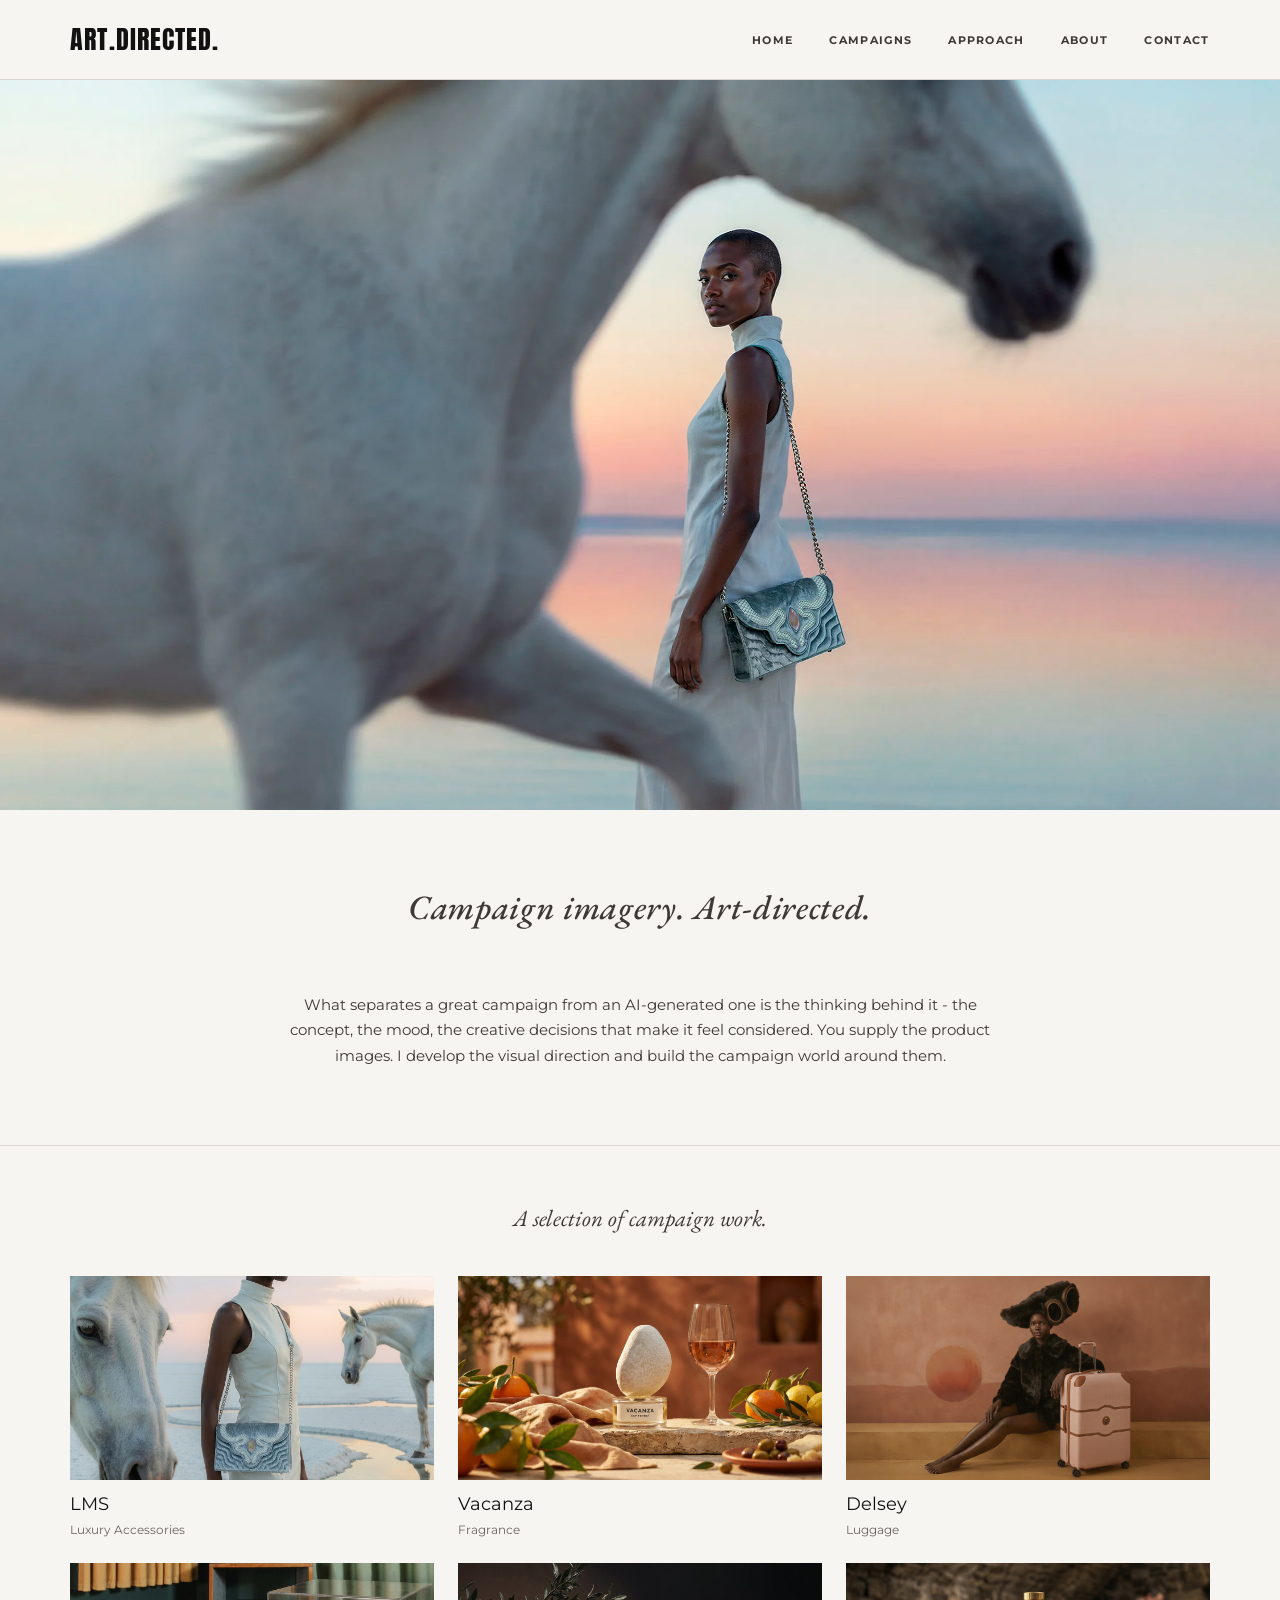
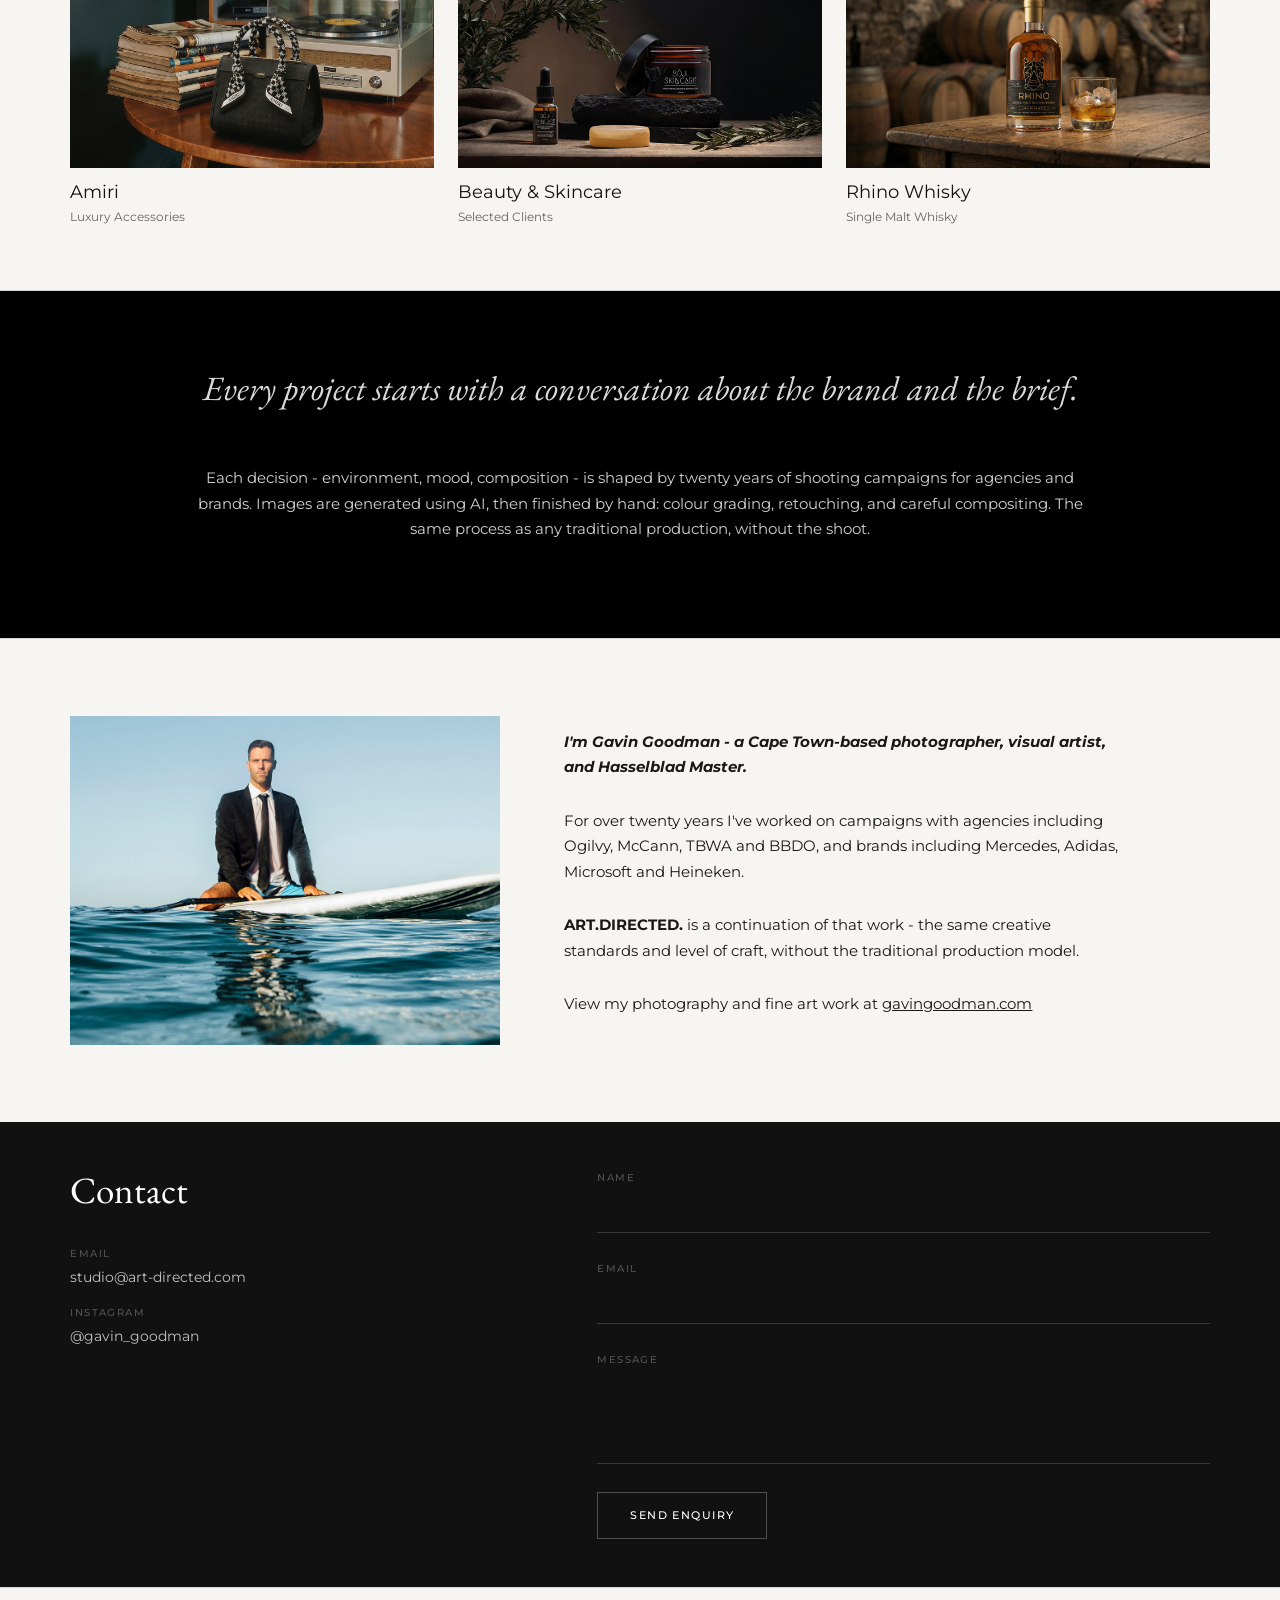
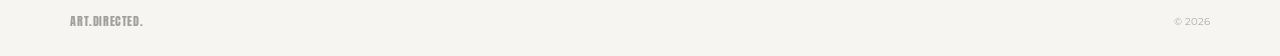
==== commit 30172edd: "Tagline weight and spacing, copy updates, reverted intro body margin" ====
--- a/index.html
+++ b/index.html
@@ -113,11 +113,12 @@
     .intro__tagline {
       font-family: var(--font-serif);
       font-style: italic;
-      font-weight: 400;
+      font-weight: 500;
       font-size: clamp(24px, 2.8vw, 34px);
       color: #3D3935;
       line-height: 1.2;
       margin-bottom: 12px;
+      letter-spacing: 0.02em;
     }
     .line-clip {
       display: block;
@@ -622,12 +623,12 @@
   <section class="intro" id="introSection">
     <div class="intro__inner">
       <p class="intro__tagline">
-        <span class="line-clip"><span class="tl" id="introL1">Campaign visuals created from your product images.</span></span>
+        <span class="line-clip"><span class="tl" id="introL1">Campaign imagery. Art-directed.</span></span>
       </p>
 
 
       <div class="intro__body">
-        <p>What separates a great campaign from an AI-generated one is the thinking behind it - the concept, the environment, the creative decisions that make it feel considered. You supply the product images. I develop the visual direction and build the campaign world around them.</p>
+        <p>What separates a great campaign from an AI-generated one is the thinking behind it - the concept, the mood, the creative decisions that make it feel considered. You supply the product images. I develop the visual direction and build the campaign world around them.</p>
       </div>
     </div>
   </section>
@@ -712,7 +713,7 @@
     <div style="max-width: 900px; margin: 0 auto;">
       <div class="approach-copy" id="approachCopy">
         <p class="approach-line approach-line--lead">Every project starts with a conversation about the brand and the brief.</p>
-        <p class="approach-line approach-line--body">Each decision - environment, mood, composition - is shaped by twenty years of campaign work. Images are generated using AI, then finished by hand: colour grading, retouching, and careful compositing. The same process as any traditional production, without the shoot.</p>
+        <p class="approach-line approach-line--body">Each decision - environment, mood, composition - is shaped by twenty years of shooting campaigns for agencies and brands. Images are generated using AI, then finished by hand: colour grading, retouching, and careful compositing. The same process as any traditional production, without the shoot.</p>
       </div>
     </div>
   </section>
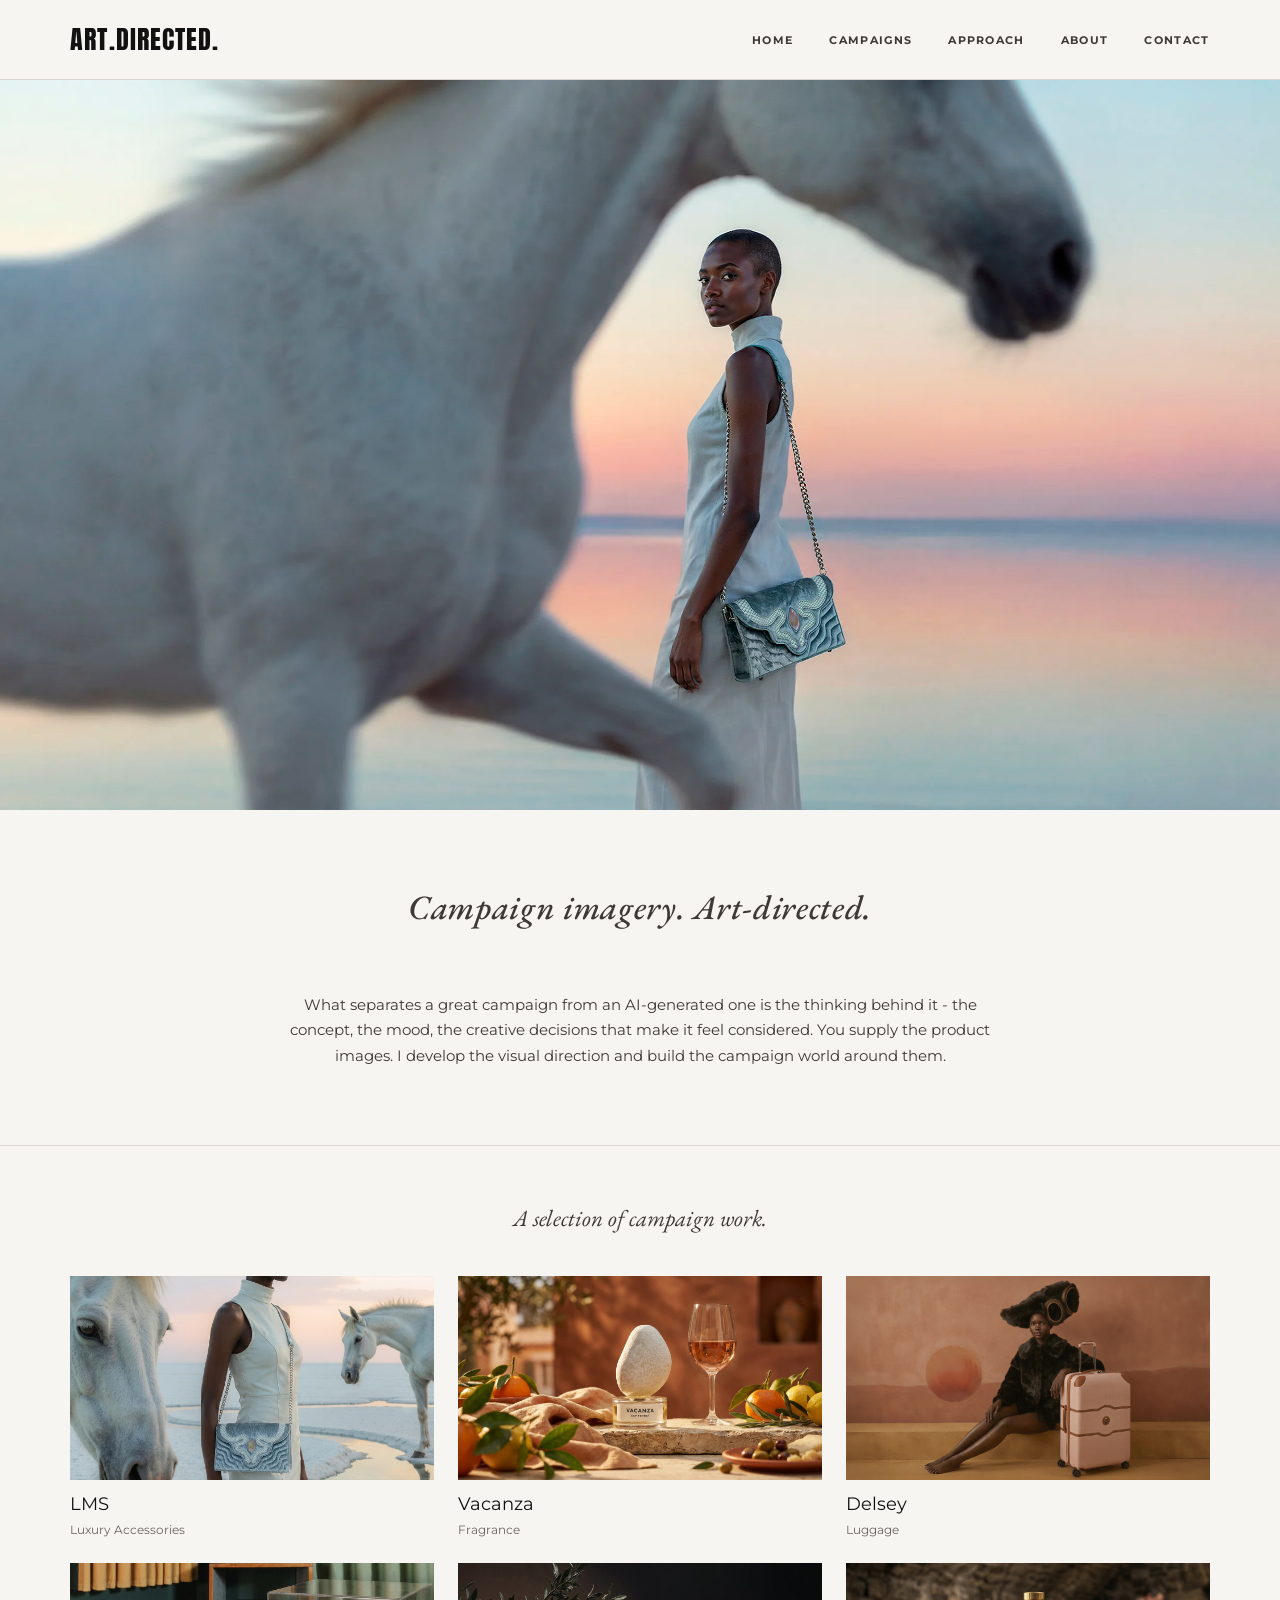
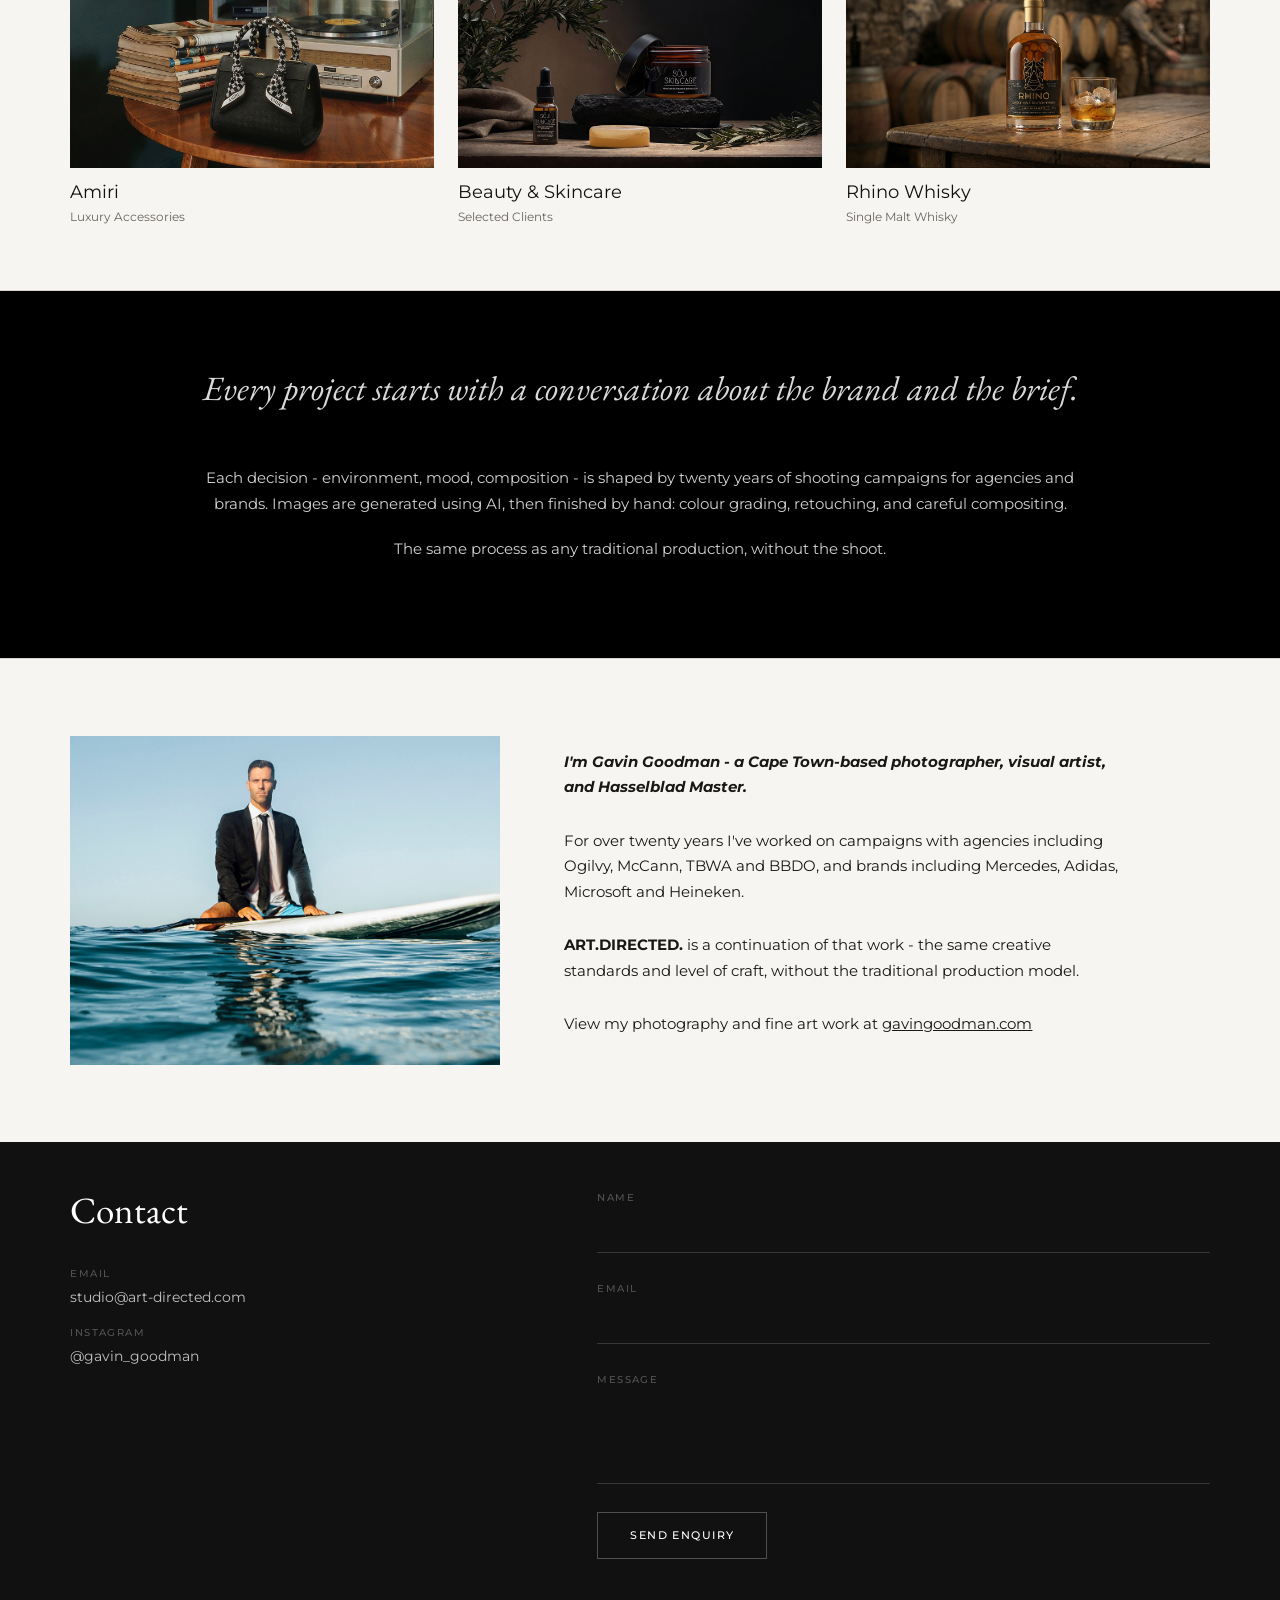
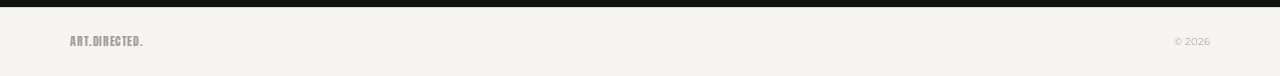
==== commit ebd410ec: "Split approach body copy into two lines" ====
--- a/index.html
+++ b/index.html
@@ -4,7 +4,7 @@
   <meta charset="UTF-8" />
   <meta name="viewport" content="width=device-width, initial-scale=1.0, maximum-scale=1.0, user-scalable=no" />
   <title>ART.DIRECTED.</title>
-  <meta name="description" content="ART.DIRECTED. creates campaign imagery using AI. Crafted by humans, executed with AI—no traditional photoshoot. Trusted by Mercedes, Adidas, Microsoft." />
+  <meta name="description" content="Campaign imagery built from your product images. Art directed by a Hasselblad Master with twenty years of campaign experience." />
   <link rel="canonical" href="https://art-directed.com/" />
   <link rel="icon" type="image/png" sizes="32x32" href="favicon-32.png" />
   <link rel="apple-touch-icon" sizes="180x180" href="apple-touch-icon.png" />
@@ -713,7 +713,8 @@
     <div style="max-width: 900px; margin: 0 auto;">
       <div class="approach-copy" id="approachCopy">
         <p class="approach-line approach-line--lead">Every project starts with a conversation about the brand and the brief.</p>
-        <p class="approach-line approach-line--body">Each decision - environment, mood, composition - is shaped by twenty years of shooting campaigns for agencies and brands. Images are generated using AI, then finished by hand: colour grading, retouching, and careful compositing. The same process as any traditional production, without the shoot.</p>
+        <p class="approach-line approach-line--body">Each decision - environment, mood, composition - is shaped by twenty years of shooting campaigns for agencies and brands. Images are generated using AI, then finished by hand: colour grading, retouching, and careful compositing.</p>
+        <p class="approach-line approach-line--body">The same process as any traditional production, without the shoot.</p>
       </div>
     </div>
   </section>
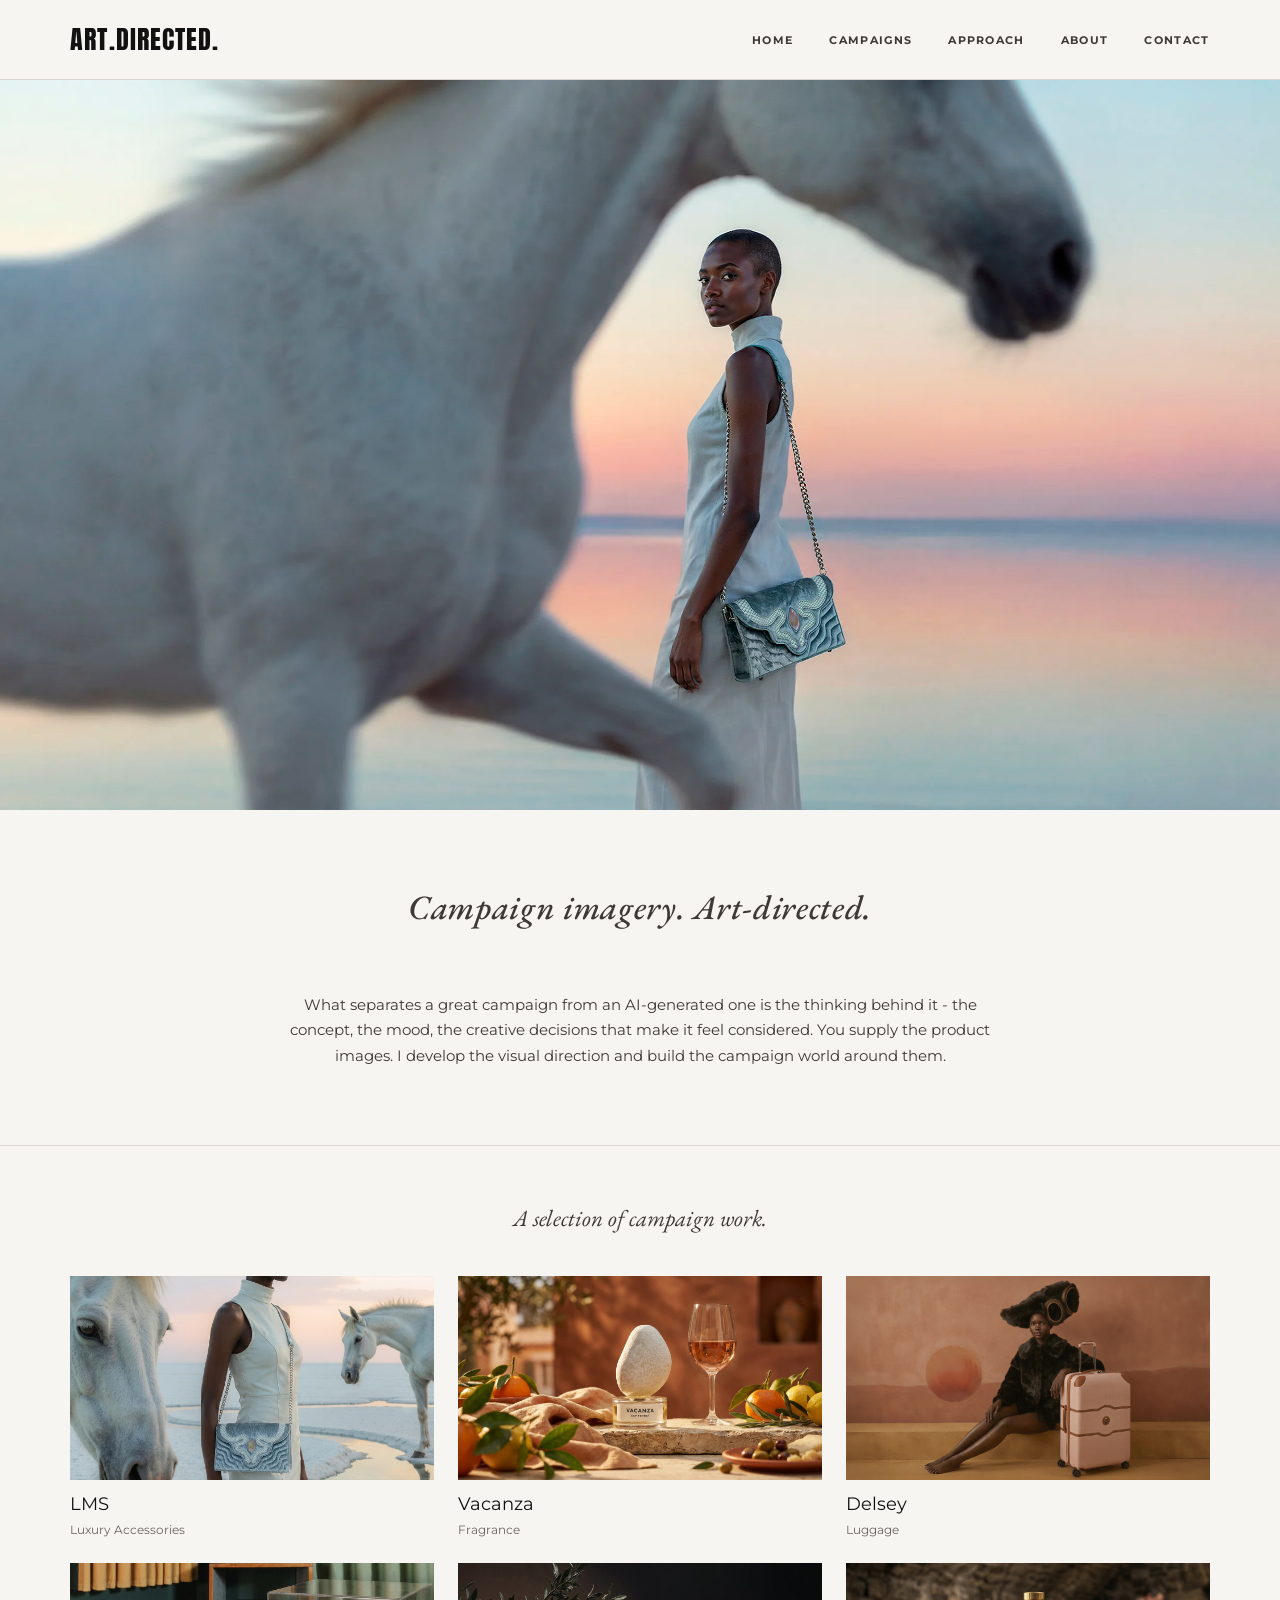
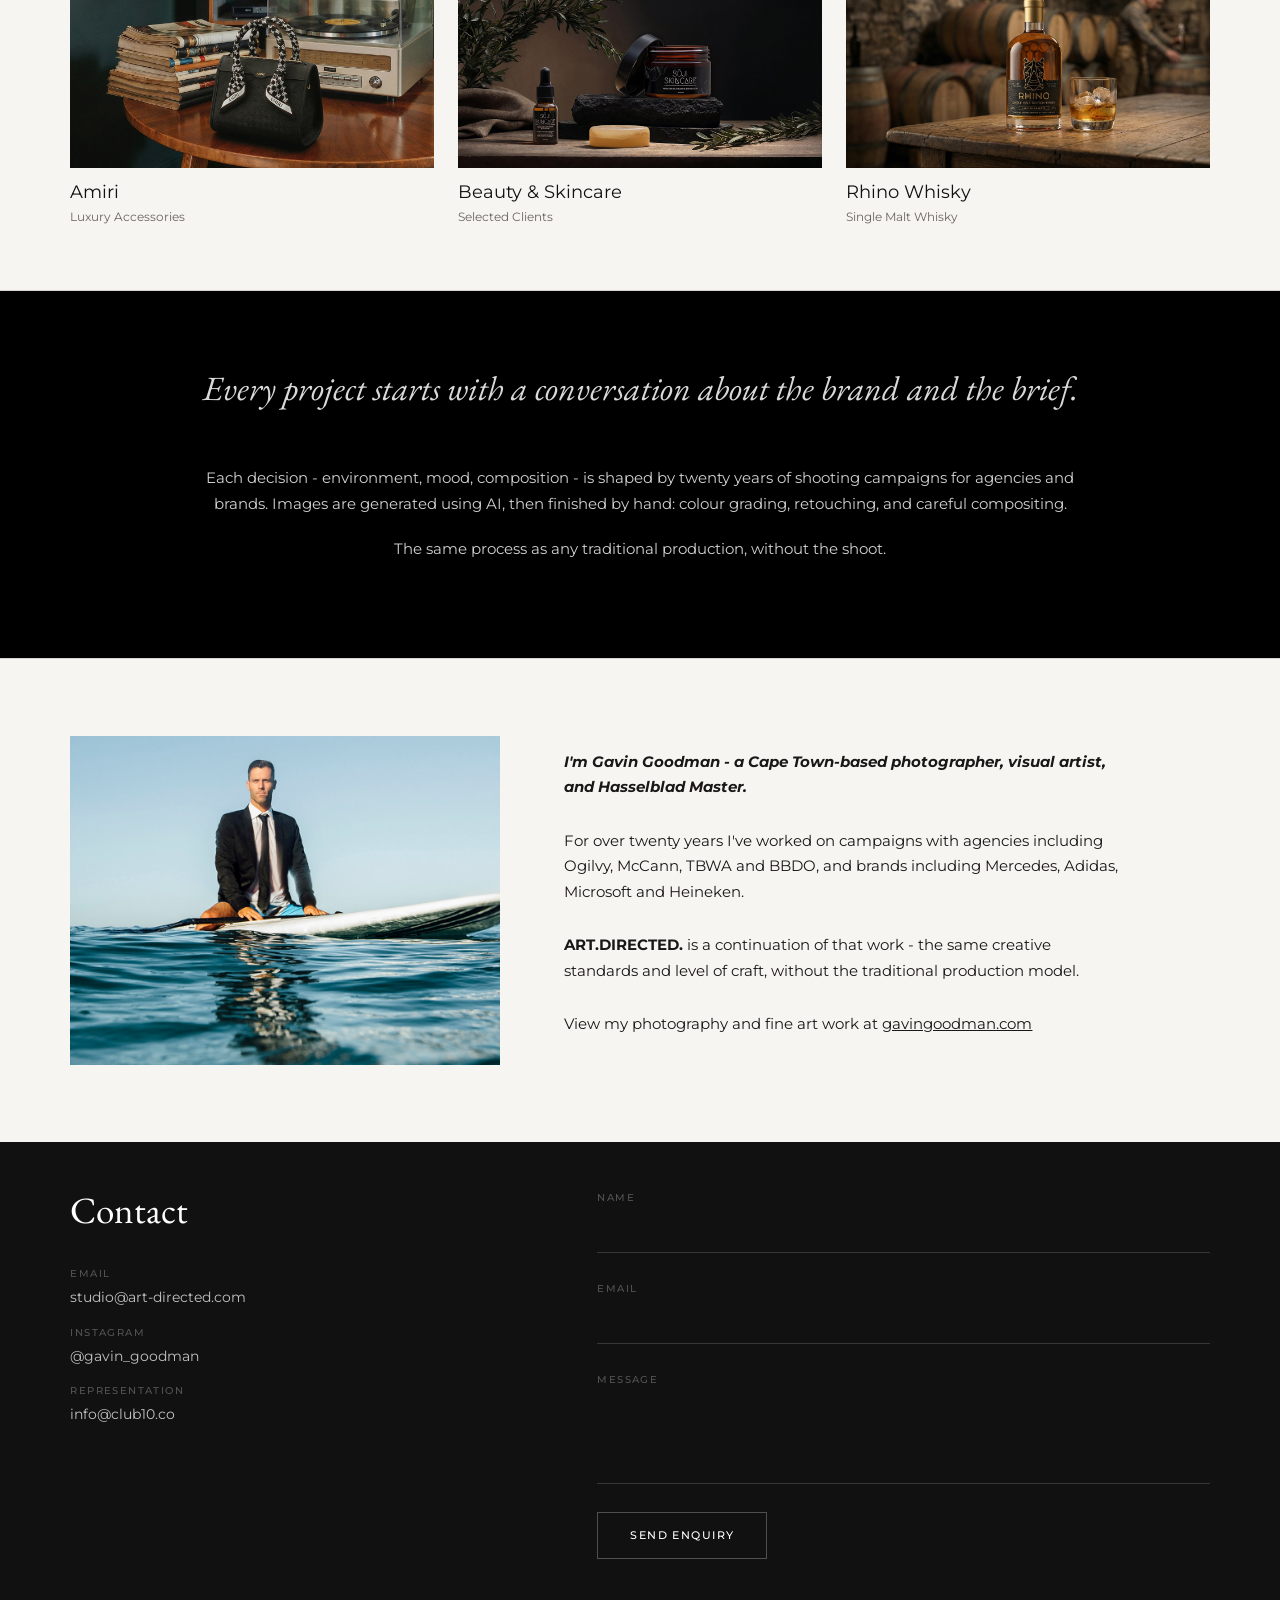
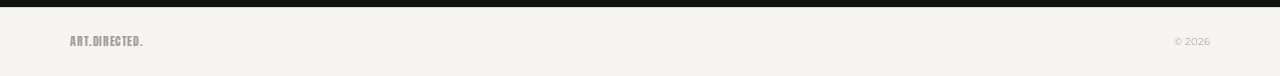
==== commit 13a637e3: "Add Club10 representation to contact section" ====
--- a/index.html
+++ b/index.html
@@ -126,6 +126,7 @@
     }
     .line-clip + .line-clip { margin-top: -0.04em; }
     .tl { display: block; }
+    #introL1 { opacity: 0; }
 
     /* Sub line */
     .sub-clip { display: block; padding-bottom: 0.1em; }
@@ -623,7 +624,7 @@
   <section class="intro" id="introSection">
     <div class="intro__inner">
       <p class="intro__tagline">
-        <span class="line-clip"><span class="tl" id="introL1">Campaign imagery. Art-directed.</span></span>
+        <span class="line-clip"><span class="tl" id="introL1" style="visibility: hidden;">Campaign imagery. Art-directed.</span></span>
       </p>
 
 
@@ -749,6 +750,11 @@
           <p class="contact__info-label">Instagram</p>
           <p class="contact__info-value"><a href="https://www.instagram.com/gavin_goodman" target="_blank" style="color: inherit; text-decoration: none;">@gavin_goodman</a></p>
         </div>
+
+          <div class="contact__info-row">
+            <p class="contact__info-label">Representation</p>
+              <p class="contact__info-value">info@club10.co</p>
+          </div>
       </div>
       <form class="contact-form reveal d2" id="contactForm" method="POST" action="https://formspree.io/f/myknoeke">
         <div class="form-row">
@@ -798,6 +804,8 @@
       if (!entries[0].isIntersecting) return;
 
       const l1El = document.getElementById('introL1');
+      l1El.style.visibility = 'visible';
+      l1El.style.opacity = '1';
       const l1Words = wrapWordsBlur(l1El);
       // Animate .intro__body paragraphs word by word
       const introBody = introSection.querySelector('.intro__body');
